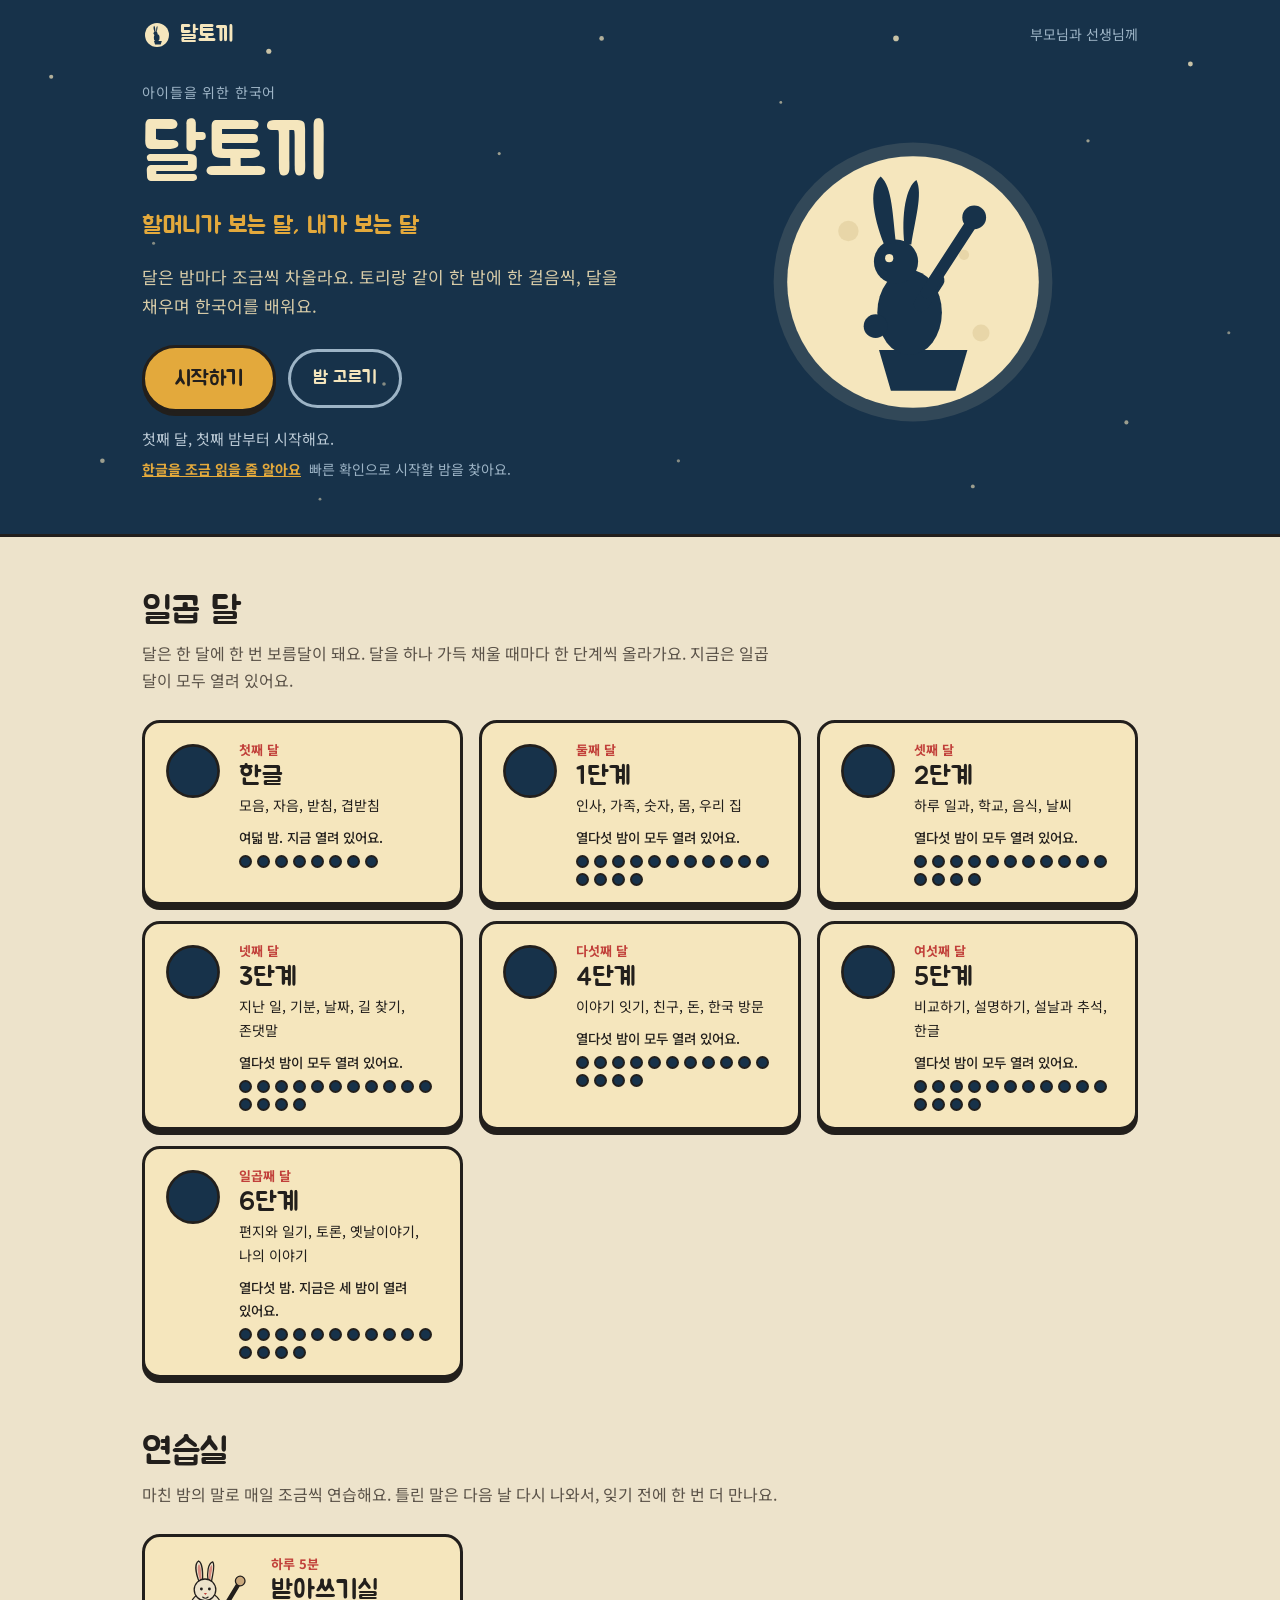
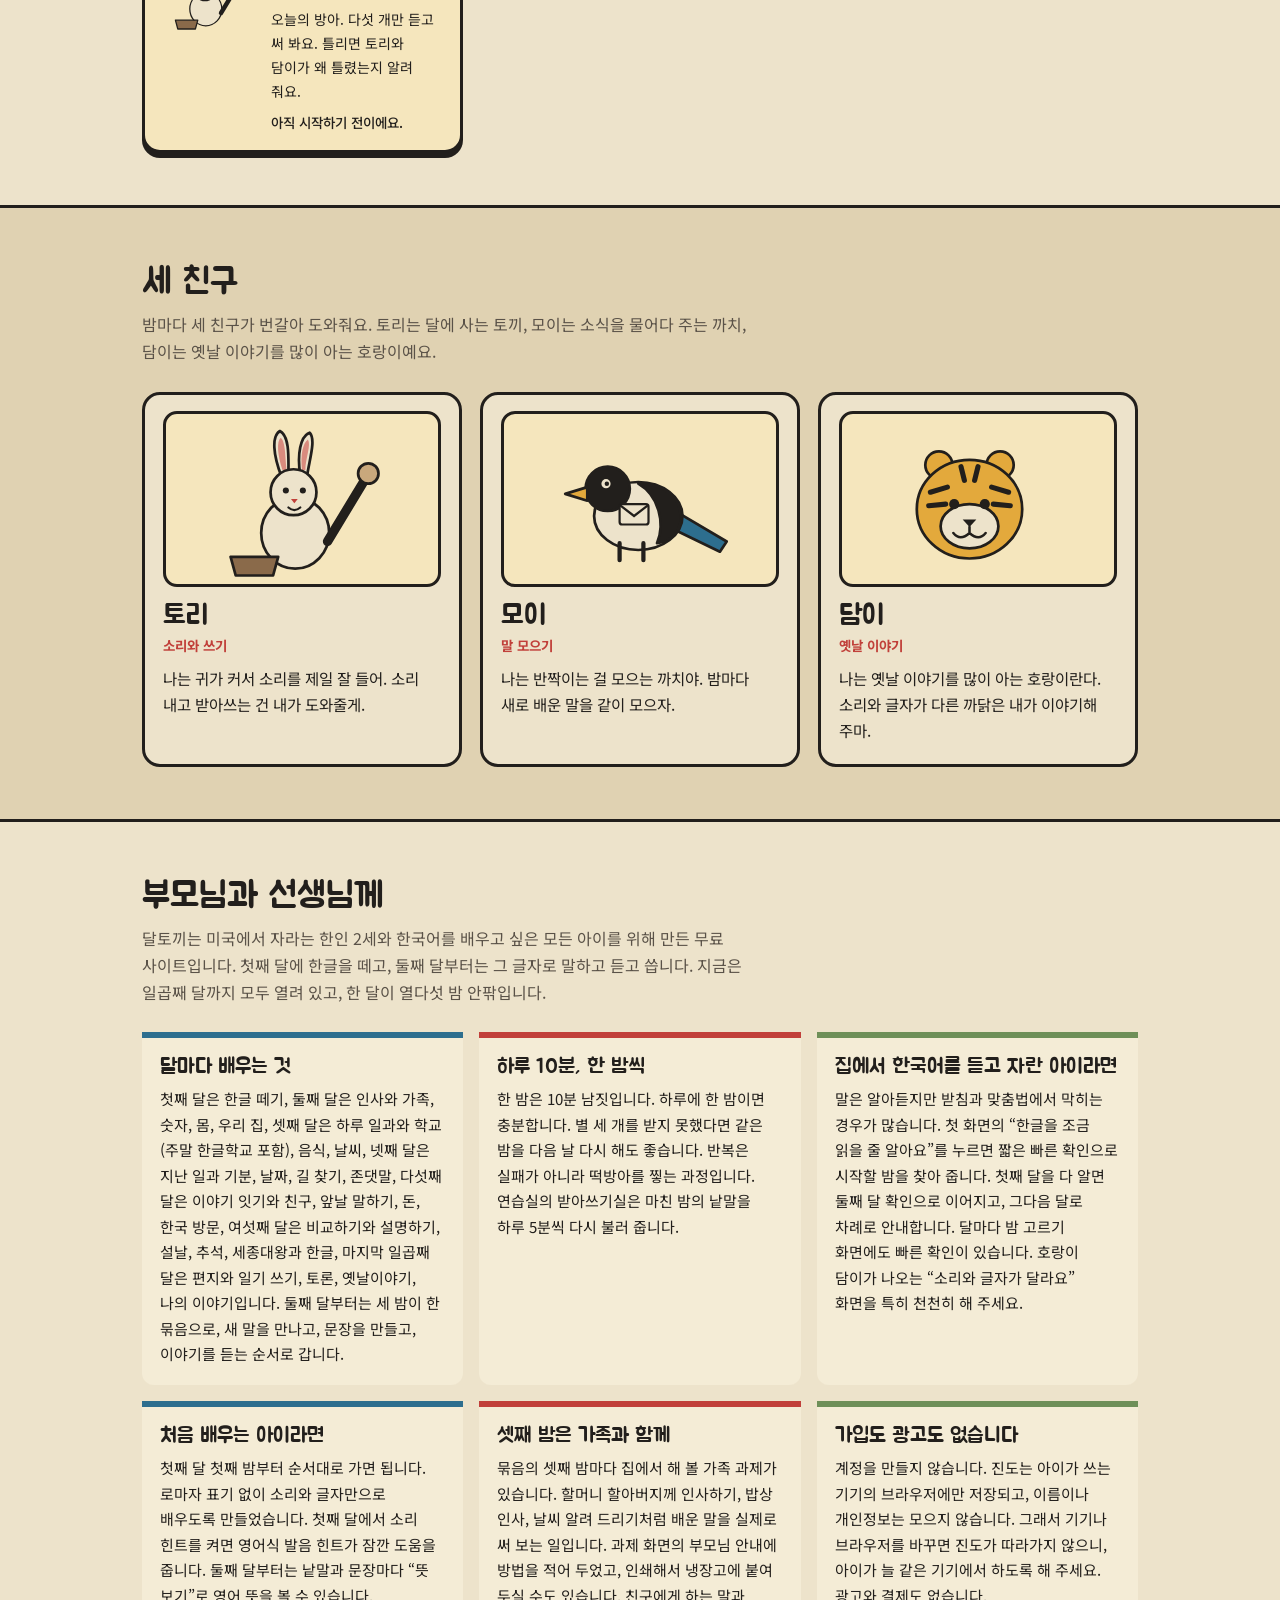
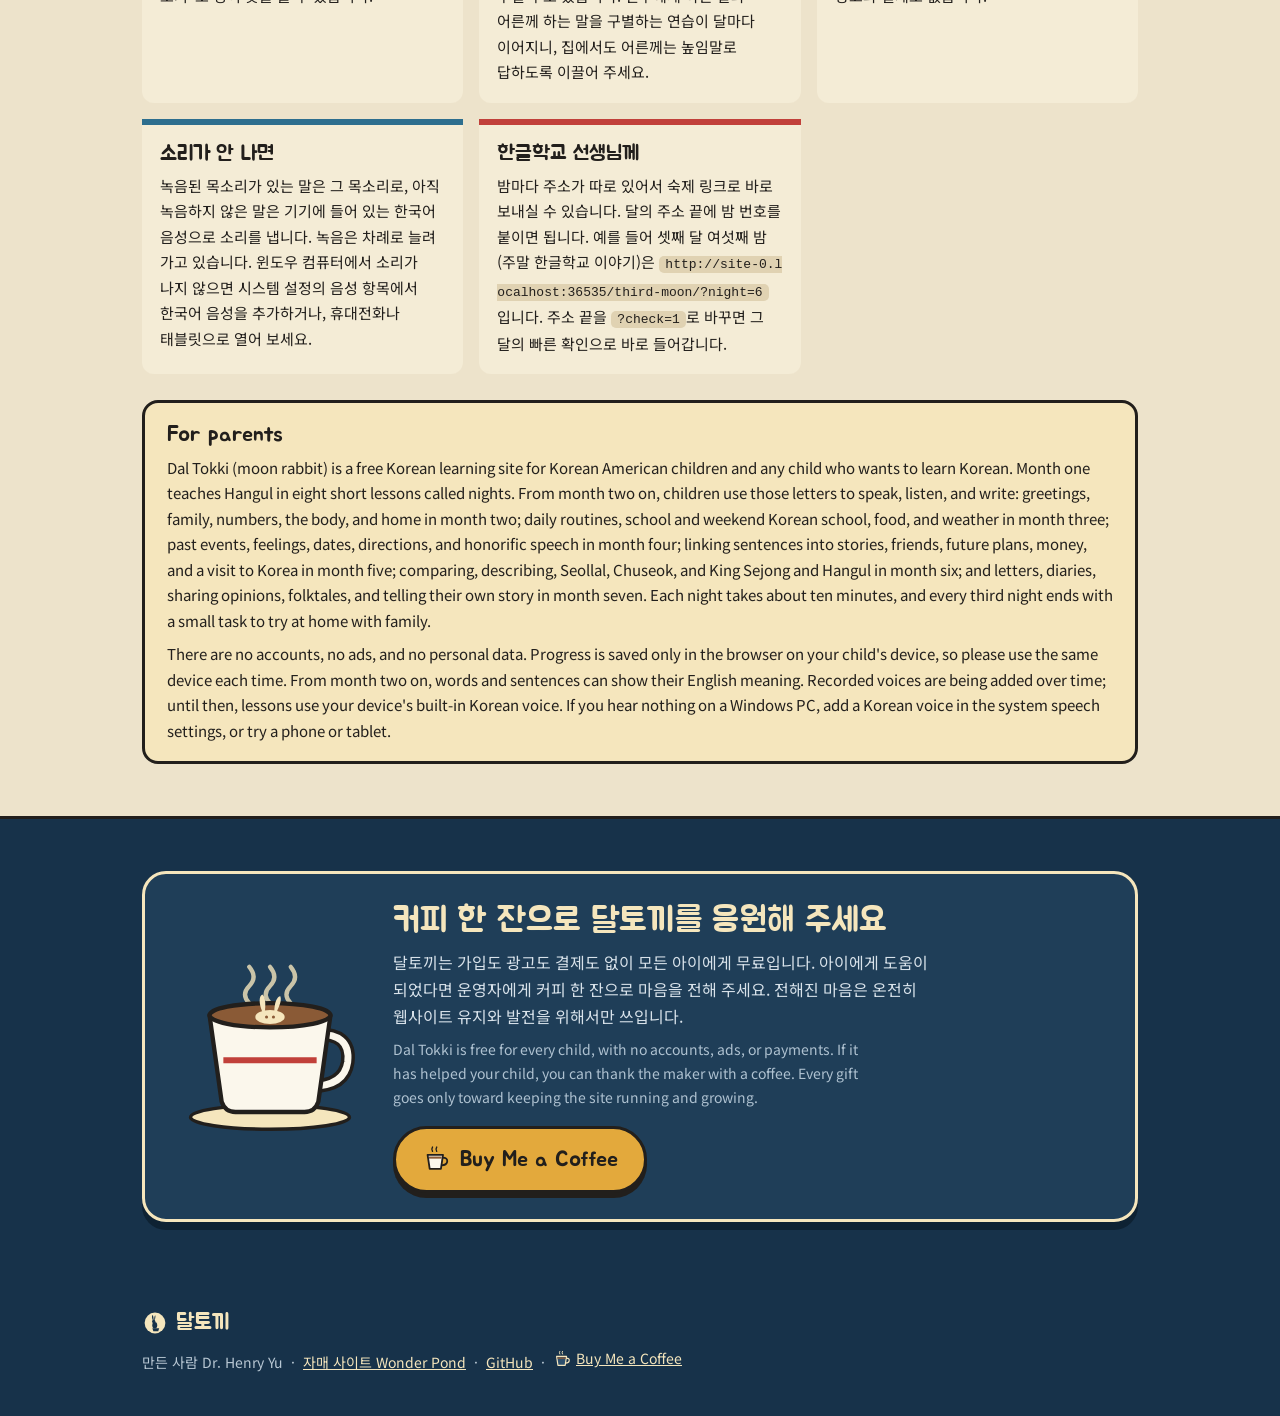
==== index.html @ 1cd7e934 "Add files via upload" ====
<!DOCTYPE html>
<html lang="ko">
<head>
<meta charset="utf-8">
<meta name="viewport" content="width=device-width, initial-scale=1">
<title>달토끼 - 아이들을 위한 한국어</title>
<meta name="description" content="달토끼는 한인 2세와 한국어를 배우고 싶은 아이들을 위한 무료 한국어 학습 사이트입니다. 한글 첫 달의 여덟 밤으로 모음부터 겹받침까지 한글 떼기를 합니다. 광고 없음, 가입 없음.">
<meta property="og:title" content="달토끼 - 아이들을 위한 한국어">
<meta property="og:description" content="달이 차오르듯 밤마다 조금씩, 한국어를 배워요. 무료, 광고 없음, 가입 없음.">
<meta property="og:type" content="website">
<meta property="og:locale" content="ko_KR">
<link rel="icon" href="data:image/svg+xml,%3Csvg%20xmlns='http://www.w3.org/2000/svg'%20viewBox='0%200%20200%20200'%3E%3Ccircle%20cx='100'%20cy='100'%20r='96'%20fill='%2317324A'/%3E%3Ccircle%20cx='100'%20cy='100'%20r='74'%20fill='%23F5E6BD'/%3E%3Cg%20fill='%2317324A'%3E%3Cpath%20d='M80%20140%20L132%20140%20L125%20164%20L87%20164%20Z'/%3E%3Cellipse%20cx='98'%20cy='118'%20rx='19'%20ry='25'/%3E%3Ccircle%20cx='90'%20cy='88'%20r='13'/%3E%3Cpath%20d='M83%2078%20C76%2060%2074%2044%2081%2038%20C88%2044%2088%2062%2090%2077%20Z'/%3E%3Cpath%20d='M95%2078%20C93%2060%2096%2044%20102%2040%20C106%2048%20101%2064%2099%2078%20Z'/%3E%3C/g%3E%3C/svg%3E">
<link rel="preconnect" href="https://fonts.googleapis.com">
<link rel="preconnect" href="https://fonts.gstatic.com" crossorigin>
<link href="https://fonts.googleapis.com/css2?family=Jua&family=Noto+Sans+KR:wght@400;500;700&display=swap" rel="stylesheet">
<style>
:root{
  --meok:#221F1C; --hanji:#EDE3CB; --hanji-deep:#E0D2B2;
  --gamcheong:#17324A; --byeok:#2D6E8E; --juhong:#C1403A;
  --hwang:#E3A93C; --ssuk:#6E8F58; --dalbit:#F5E6BD;
  --display:'Jua',sans-serif; --text:'Noto Sans KR',sans-serif;
}
*{box-sizing:border-box}
html{scroll-behavior:smooth}
body{word-break:keep-all;overflow-wrap:anywhere;margin:0;background:var(--hanji);color:var(--meok);font-family:var(--text);line-height:1.7}
a{color:var(--byeok)}
a:focus-visible,button:focus-visible{outline:3px solid var(--hwang);outline-offset:3px}
.wrap{max-width:1040px;margin:0 auto;padding:0 22px}
h1,h2,h3{font-family:var(--display);font-weight:400;line-height:1.25}

/* 밤하늘 */
.sky{background:var(--gamcheong);color:var(--dalbit);position:relative;overflow:hidden;
  border-bottom:3px solid var(--meok)}
.sky .stars{position:absolute;inset:0;pointer-events:none}
.top{display:flex;align-items:center;justify-content:space-between;padding-top:16px;position:relative}
.brand{display:flex;align-items:center;gap:8px;color:var(--dalbit);text-decoration:none;
  font-family:var(--display);font-size:22px}
.top a.plink{color:#9DB4C6;font-size:14px;text-decoration:none}
.top a.plink:hover{color:var(--dalbit)}
.hero{display:grid;grid-template-columns:1.15fr 1fr;gap:28px;align-items:center;
  padding-top:28px;padding-bottom:52px;position:relative}
.kicker{margin:0;font-size:14px;color:#9DB4C6;letter-spacing:.06em}
.hero h1{font-size:76px;margin:2px 0 0;color:var(--dalbit)}
.slogan{font-family:var(--display);font-size:24px;color:var(--hwang);margin:4px 0 16px}
.hero .lede{font-size:17px;color:#D8CCA8;max-width:34em;margin:0 0 24px}
.cta{display:flex;gap:12px;flex-wrap:wrap;align-items:center}
.btn{font-family:var(--display);font-size:21px;padding:13px 30px;border-radius:999px;
  border:3px solid var(--meok);background:var(--hwang);color:var(--meok);text-decoration:none;
  display:inline-block;box-shadow:0 4px 0 var(--meok);transition:transform .1s, box-shadow .1s}
.btn:hover{transform:translateY(-2px);box-shadow:0 6px 0 var(--meok)}
.btn:active{transform:translateY(2px);box-shadow:0 2px 0 var(--meok)}
.btn.ghost{background:transparent;color:var(--dalbit);border-color:#9DB4C6;box-shadow:none;font-size:18px;padding:11px 22px}
.btn.ghost:hover{border-color:var(--dalbit);transform:none}
.cta-note{margin:14px 0 0;font-size:15px;color:#B9C8D4;min-height:1.5em}
.checklink{margin:6px 0 0;font-size:14px;color:#9DB4C6}
.checklink a{color:var(--hwang);font-weight:700}
.hero-art{display:flex;justify-content:center}
.hero-art svg{width:100%;max-width:340px;height:auto;display:block}
.pestle{transform-box:view-box;animation:pound .5s ease-in-out .6s 4}
@keyframes pound{0%,100%{transform:translate(0,0)}50%{transform:translate(-5px,8px)}}

/* 섹션 공통 */
section{padding:52px 0}
section h2{font-size:36px;margin:0 0 6px}
.sec-lede{margin:0 0 26px;color:#5A5248;max-width:40em;font-size:16px}

/* 일곱 달 */
.month-grid{display:grid;grid-template-columns:repeat(auto-fill,minmax(250px,1fr));gap:16px}
.month{display:flex;gap:14px;align-items:flex-start;border:3px solid var(--meok);border-radius:18px;
  padding:16px;background:var(--dalbit);text-decoration:none;color:var(--meok);position:relative}
a.month{box-shadow:0 5px 0 var(--meok);transition:transform .1s, box-shadow .1s}
a.month:hover{transform:translateY(-3px);box-shadow:0 8px 0 var(--meok)}
.month.locked{background:var(--hanji-deep);border-style:dashed;border-color:#8C7F63;color:#5A5248}
.month .mm{flex:0 0 64px}
.month .mm svg{display:block;width:64px;height:64px}
.month.locked .mm svg{opacity:1}
.mlabel{display:block;font-size:13px;font-weight:700;color:var(--juhong)}
.month.locked .mlabel{color:#8C7F63}
.month b{display:block;font-family:var(--display);font-weight:400;font-size:26px;line-height:1.2}
.topics{display:block;font-size:14px;margin-top:2px}
.status{display:block;font-size:13.5px;margin-top:8px;font-weight:500}
.soon{display:inline-block;margin-top:8px;font-size:12px;border:2px solid #8C7F63;border-radius:999px;padding:0 10px}
.nights{display:flex;flex-wrap:wrap;gap:5px;margin-top:6px}
.nights i{width:13px;height:13px;border-radius:50%;border:2px solid var(--meok);background:var(--gamcheong)}
.nights i.on{background:var(--hwang)}
.nights i.pass{background:var(--dalbit)}

.rooms{padding-top:0}
.room-grid{display:grid;grid-template-columns:repeat(auto-fill,minmax(300px,1fr));gap:16px}
.room .mm{flex:0 0 96px}
.room .mm svg{display:block;width:96px;height:80px}

/* 세 친구 */
.friends{background:var(--hanji-deep);border-top:3px solid var(--meok);border-bottom:3px solid var(--meok)}
.cast{display:grid;grid-template-columns:repeat(3,1fr);gap:18px}
.friend{background:var(--hanji);border:3px solid var(--meok);border-radius:18px;padding:16px 18px 20px}
.friend .fig{background:var(--dalbit);border:3px solid var(--meok);border-radius:14px;margin-bottom:12px}
.friend .fig svg{display:block;width:100%;height:auto;max-height:170px}
.friend h3{font-size:28px;margin:0}
.friend .role{font-size:13.5px;font-weight:700;color:var(--juhong);margin:0 0 8px}
.friend p{margin:0;font-size:15.5px}

/* 부모님과 선생님께 */
.pgrid{display:grid;grid-template-columns:repeat(auto-fill,minmax(300px,1fr));gap:16px}
.pgrid article{border-top:6px solid var(--meok);background:#F4ECD6;padding:16px 18px 18px;border-radius:0 0 12px 12px}
.pgrid article:nth-child(3n+1){border-top-color:var(--byeok)}
.pgrid article:nth-child(3n+2){border-top-color:var(--juhong)}
.pgrid article:nth-child(3n){border-top-color:var(--ssuk)}
.pgrid h3{font-size:21px;margin:0 0 6px}
.pgrid p{margin:0;font-size:15px}
.pgrid code{font-size:13px;background:var(--hanji-deep);padding:1px 6px;border-radius:5px;word-break:break-all}
.en{margin-top:26px;border:3px solid var(--meok);border-radius:16px;background:var(--dalbit);padding:18px 22px}
.en h3{margin:0 0 6px;font-size:22px}
.en p{margin:0 0 8px;font-size:15px}
.en p:last-child{margin:0}

.envnote{background:#FBF3DC;border-bottom:3px solid var(--meok);border-left:8px solid var(--juhong);padding:12px 18px}
.envnote b{display:block;font-family:var(--display);font-weight:400;font-size:18px;line-height:1.3}
.envnote p{margin:2px 0 8px;font-size:14.5px;max-width:48em}
.envnote .row{display:flex;gap:8px;flex-wrap:wrap}
.envnote a,.envnote button{font-size:14px;border:2px solid var(--meok);border-radius:999px;background:#fff;
  padding:5px 14px;color:var(--meok);text-decoration:none;font-family:var(--text);cursor:pointer}
.envnote .primary{background:var(--hwang)}
footer{background:var(--gamcheong);color:#B9C8D4;padding:30px 0 40px;font-size:14px}
footer a{color:var(--dalbit)}
footer .fb{display:flex;align-items:center;gap:8px;font-family:var(--display);font-size:22px;color:var(--dalbit);margin-bottom:6px}
footer p{margin:4px 0}

@media (max-width:760px){
  .hero{grid-template-columns:1fr;padding-top:10px;padding-bottom:40px}
  .hero-art{order:-1}
  .hero-art svg{max-width:210px}
  .hero h1{font-size:58px}
  .slogan{font-size:20px}
  .cast{grid-template-columns:1fr}
  .friend{display:grid;grid-template-columns:120px 1fr;gap:14px;align-items:center}
  .friend .fig{margin:0}
  section h2{font-size:30px}
  .month-grid{grid-template-columns:1fr 1fr;gap:10px}
  .month:not(.locked){grid-column:1 / -1}
  .month.locked{flex-direction:column;gap:6px;padding:12px}
  .month.locked .mm{flex-basis:auto}
  .month.locked .mm svg{width:34px;height:34px}
  .month.locked b{font-size:20px}
  .month.locked .topics{font-size:12.5px;line-height:1.5}
  .month.locked .soon{margin-top:6px}
}
/* ---- 응원하기: 커피 한 잔 ---- */
.support{background:var(--gamcheong);border-top:3px solid var(--meok);color:var(--dalbit)}
.scard{display:grid;grid-template-columns:auto 1fr;gap:28px;align-items:center;background:#1F3E58;border:3px solid var(--dalbit);
  border-radius:24px;padding:26px 30px;box-shadow:0 8px 0 #0E2233}
.scard .cup{width:190px;height:auto;display:block}
.scard .cup .steam{animation:steam 3.2s ease-in-out infinite;transform-origin:center}
.scard .cup .steam:nth-of-type(2){animation-delay:.8s}.scard .cup .steam:nth-of-type(3){animation-delay:1.6s}
@keyframes steam{0%{opacity:0;transform:translateY(6px)}40%{opacity:.9}100%{opacity:0;transform:translateY(-10px)}}
.scard h2{color:var(--dalbit);font-size:34px;margin:0 0 6px}
.scard p{margin:0 0 8px;font-size:16px;color:#D8E2EA;max-width:34em}
.scard .sen{font-size:14px;color:#AFC2D1;margin-bottom:16px}
.coffeebtn{display:inline-flex;align-items:center;gap:10px;font-family:var(--display);font-size:22px;text-decoration:none;
  color:var(--meok);background:var(--hwang);border:3px solid var(--meok);border-radius:999px;padding:12px 26px;box-shadow:0 5px 0 var(--meok)}
.coffeebtn:hover{background:#F0BC52}
.coffeebtn:active{transform:translateY(3px);box-shadow:0 2px 0 var(--meok)}
.coffeebtn svg{width:28px;height:28px}
footer .coffeelink{display:inline-flex;align-items:center;gap:5px}
footer .coffeelink svg{width:18px;height:18px;vertical-align:-3px}
@media (max-width:760px){.scard{grid-template-columns:1fr;text-align:center;padding:22px 18px}.scard .cup{margin:0 auto;width:150px}.scard p{margin-left:auto;margin-right:auto}}
@media (prefers-reduced-motion: reduce){*{animation:none !important;transition:none !important}html{scroll-behavior:auto}}
</style>
</head>
<body>

<div id="envNote" class="envnote" role="region" aria-label="소리 안내" hidden></div>

<header class="sky">
  <svg class="stars" aria-hidden="true" preserveAspectRatio="none" viewBox="0 0 1000 420">
    <g fill="#F5E6BD">
      <circle cx="40" cy="60" r="1.6" opacity=".7"/><circle cx="120" cy="190" r="1.2" opacity=".5"/>
      <circle cx="210" cy="40" r="2" opacity=".8"/><circle cx="300" cy="300" r="1.4" opacity=".5"/>
      <circle cx="390" cy="120" r="1.2" opacity=".6"/><circle cx="470" cy="30" r="1.8" opacity=".7"/>
      <circle cx="530" cy="360" r="1.3" opacity=".5"/><circle cx="610" cy="80" r="1.1" opacity=".6"/>
      <circle cx="700" cy="30" r="2.2" opacity=".8"/><circle cx="760" cy="380" r="1.5" opacity=".6"/>
      <circle cx="850" cy="110" r="1.3" opacity=".6"/><circle cx="930" cy="50" r="1.9" opacity=".8"/>
      <circle cx="960" cy="260" r="1.2" opacity=".5"/><circle cx="80" cy="360" r="1.8" opacity=".6"/>
      <circle cx="250" cy="390" r="1.1" opacity=".5"/><circle cx="880" cy="330" r="1.6" opacity=".6"/>
    </g>
  </svg>

  <div class="wrap top">
    <a class="brand" href="./" aria-label="달토끼 처음 화면">
      <svg width="30" height="30" viewBox="0 0 200 200" aria-hidden="true"><circle cx="100" cy="100" r="80" fill="#F5E6BD"/>
        <g fill="#17324A"><path d="M80 140 L132 140 L125 164 L87 164 Z"/><ellipse cx="98" cy="118" rx="19" ry="25"/><circle cx="90" cy="88" r="13"/>
        <path d="M83 78 C76 60 74 44 81 38 C88 44 88 62 90 77 Z"/><path d="M95 78 C93 60 96 44 102 40 C106 48 101 64 99 78 Z"/></g></svg>
      달토끼
    </a>
    <a class="plink" href="#parents">부모님과 선생님께</a>
  </div>

  <div class="wrap hero">
    <div class="hero-text">
      <p class="kicker">아이들을 위한 한국어</p>
      <h1>달토끼</h1>
      <p class="slogan">할머니가 보는 달, 내가 보는 달</p>
      <p class="lede">달은 밤마다 조금씩 차올라요. 토리랑 같이 한 밤에 한 걸음씩, 달을 채우며 한국어를 배워요.</p>
      <div class="cta">
        <a class="btn" id="ctaMain" href="first-moon/">시작하기</a>
        <a class="btn ghost" href="first-moon/">밤 고르기</a>
      </div>
      <p class="cta-note" id="ctaNote" aria-live="polite">첫째 달, 첫째 밤부터 시작해요.</p>
      <p class="checklink" id="checkLink"><a href="first-moon/?check=1">한글을 조금 읽을 줄 알아요</a> &nbsp;빠른 확인으로 시작할 밤을 찾아요.</p>
    </div>
    <div class="hero-art">
      <svg viewBox="0 0 200 200" role="img" aria-label="보름달 안에서 떡방아를 찧는 토끼">
        <circle cx="100" cy="100" r="82" fill="#F5E6BD" opacity=".12"/>
        <circle cx="100" cy="100" r="74" fill="#F5E6BD"/>
        <g fill="#E3D0A0" opacity=".7"><circle cx="62" cy="70" r="6"/><circle cx="140" cy="130" r="5"/><circle cx="130" cy="84" r="3"/></g>
        <g fill="#17324A">
          <path d="M80 140 L132 140 L125 164 L87 164 Z"/>
          <ellipse cx="98" cy="118" rx="19" ry="25"/>
          <circle cx="78" cy="126" r="7"/>
          <circle cx="90" cy="88" r="13"/>
          <path d="M83 78 C76 60 74 44 81 38 C88 44 88 62 90 77 Z"/>
          <path d="M95 78 C93 60 96 44 102 40 C106 48 101 64 99 78 Z"/>
        </g>
        <g class="pestle">
          <g stroke="#17324A" stroke-linecap="round" fill="none">
            <path d="M105 113 L114 99" stroke-width="9"/>
            <path d="M108 106 L134 66" stroke-width="7"/>
          </g>
          <circle cx="136" cy="62" r="7" fill="#17324A"/>
        </g>
        <circle cx="86" cy="86" r="2.4" fill="#F5E6BD"/>
      </svg>
    </div>
  </div>
</header>

<main>
  <section aria-labelledby="monthsTitle">
    <div class="wrap">
      <h2 id="monthsTitle">일곱 달</h2>
      <p class="sec-lede">달은 한 달에 한 번 보름달이 돼요. 달을 하나 가득 채울 때마다 한 단계씩 올라가요. 지금은 일곱 달이 모두 열려 있어요.</p>
      <div class="month-grid" id="monthGrid">
        <noscript><a class="month" href="first-moon/"><span><span class="mlabel">첫째 달</span><b>한글</b><span class="topics">모음, 자음, 받침, 겹받침</span></span></a></noscript>
      </div>
    </div>
  </section>

  <section class="rooms" aria-labelledby="roomsTitle">
    <div class="wrap">
      <h2 id="roomsTitle">연습실</h2>
      <p class="sec-lede">마친 밤의 말로 매일 조금씩 연습해요. 틀린 말은 다음 날 다시 나와서, 잊기 전에 한 번 더 만나요.</p>
      <div class="room-grid">
        <a class="month room" href="dictation/" id="roomDict">
          <div class="mm" id="roomDictFig"></div>
          <div><span class="mlabel">하루 5분</span><b>받아쓰기실</b>
            <span class="topics">오늘의 방아. 다섯 개만 듣고 써 봐요. 틀리면 토리와 담이가 왜 틀렸는지 알려 줘요.</span>
            <span class="status" id="dictStatus"></span></div>
        </a>
      </div>
    </div>
  </section>

  <section class="friends" aria-labelledby="friendsTitle">
    <div class="wrap">
      <h2 id="friendsTitle">세 친구</h2>
      <p class="sec-lede">밤마다 세 친구가 번갈아 도와줘요. 토리는 달에 사는 토끼, 모이는 소식을 물어다 주는 까치, 담이는 옛날 이야기를 많이 아는 호랑이예요.</p>
      <div class="cast" id="cast"></div>
    </div>
  </section>

  <section id="parents" aria-labelledby="parentsTitle">
    <div class="wrap">
      <h2 id="parentsTitle">부모님과 선생님께</h2>
      <p class="sec-lede">달토끼는 미국에서 자라는 한인 2세와 한국어를 배우고 싶은 모든 아이를 위해 만든 무료 사이트입니다. 첫째 달에 한글을 떼고, 둘째 달부터는 그 글자로 말하고 듣고 씁니다. 지금은 일곱째 달까지 모두 열려 있고, 한 달이 열다섯 밤 안팎입니다.</p>
      <div class="pgrid">
        <article>
          <h3>달마다 배우는 것</h3>
          <p>첫째 달은 한글 떼기, 둘째 달은 인사와 가족, 숫자, 몸, 우리 집, 셋째 달은 하루 일과와 학교(주말 한글학교 포함), 음식, 날씨, 넷째 달은 지난 일과 기분, 날짜, 길 찾기, 존댓말, 다섯째 달은 이야기 잇기와 친구, 앞날 말하기, 돈, 한국 방문, 여섯째 달은 비교하기와 설명하기, 설날, 추석, 세종대왕과 한글, 마지막 일곱째 달은 편지와 일기 쓰기, 토론, 옛날이야기, 나의 이야기입니다. 둘째 달부터는 세 밤이 한 묶음으로, 새 말을 만나고, 문장을 만들고, 이야기를 듣는 순서로 갑니다.</p>
        </article>
        <article>
          <h3>하루 10분, 한 밤씩</h3>
          <p>한 밤은 10분 남짓입니다. 하루에 한 밤이면 충분합니다. 별 세 개를 받지 못했다면 같은 밤을 다음 날 다시 해도 좋습니다. 반복은 실패가 아니라 떡방아를 찧는 과정입니다. 연습실의 받아쓰기실은 마친 밤의 낱말을 하루 5분씩 다시 불러 줍니다.</p>
        </article>
        <article>
          <h3>집에서 한국어를 듣고 자란 아이라면</h3>
          <p>말은 알아듣지만 받침과 맞춤법에서 막히는 경우가 많습니다. 첫 화면의 “한글을 조금 읽을 줄 알아요”를 누르면 짧은 빠른 확인으로 시작할 밤을 찾아 줍니다. 첫째 달을 다 알면 둘째 달 확인으로 이어지고, 그다음 달로 차례로 안내합니다. 달마다 밤 고르기 화면에도 빠른 확인이 있습니다. 호랑이 담이가 나오는 “소리와 글자가 달라요” 화면을 특히 천천히 해 주세요.</p>
        </article>
        <article>
          <h3>처음 배우는 아이라면</h3>
          <p>첫째 달 첫째 밤부터 순서대로 가면 됩니다. 로마자 표기 없이 소리와 글자만으로 배우도록 만들었습니다. 첫째 달에서 소리 힌트를 켜면 영어식 발음 힌트가 잠깐 도움을 줍니다. 둘째 달부터는 낱말과 문장마다 “뜻 보기”로 영어 뜻을 볼 수 있습니다.</p>
        </article>
        <article>
          <h3>셋째 밤은 가족과 함께</h3>
          <p>묶음의 셋째 밤마다 집에서 해 볼 가족 과제가 있습니다. 할머니 할아버지께 인사하기, 밥상 인사, 날씨 알려 드리기처럼 배운 말을 실제로 써 보는 일입니다. 과제 화면의 부모님 안내에 방법을 적어 두었고, 인쇄해서 냉장고에 붙여 두실 수도 있습니다. 친구에게 하는 말과 어른께 하는 말을 구별하는 연습이 달마다 이어지니, 집에서도 어른께는 높임말로 답하도록 이끌어 주세요.</p>
        </article>
        <article>
          <h3>가입도 광고도 없습니다</h3>
          <p>계정을 만들지 않습니다. 진도는 아이가 쓰는 기기의 브라우저에만 저장되고, 이름이나 개인정보는 모으지 않습니다. 그래서 기기나 브라우저를 바꾸면 진도가 따라가지 않으니, 아이가 늘 같은 기기에서 하도록 해 주세요. 광고와 결제도 없습니다.</p>
        </article>
        <article>
          <h3>소리가 안 나면</h3>
          <p>녹음된 목소리가 있는 말은 그 목소리로, 아직 녹음하지 않은 말은 기기에 들어 있는 한국어 음성으로 소리를 냅니다. 녹음은 차례로 늘려 가고 있습니다. 윈도우 컴퓨터에서 소리가 나지 않으면 시스템 설정의 음성 항목에서 한국어 음성을 추가하거나, 휴대전화나 태블릿으로 열어 보세요.</p>
        </article>
        <article>
          <h3>한글학교 선생님께</h3>
          <p>밤마다 주소가 따로 있어서 숙제 링크로 바로 보내실 수 있습니다. 달의 주소 끝에 밤 번호를 붙이면 됩니다. 예를 들어 셋째 달 여섯째 밤(주말 한글학교 이야기)은 <code id="exampleLink">third-moon/?night=6</code> 입니다. 주소 끝을 <code>?check=1</code>로 바꾸면 그 달의 빠른 확인으로 바로 들어갑니다.</p>
        </article>
      </div>

      <div class="en" lang="en">
        <h3>For parents</h3>
        <p>Dal Tokki (moon rabbit) is a free Korean learning site for Korean American children and any child who wants to learn Korean. Month one teaches Hangul in eight short lessons called nights. From month two on, children use those letters to speak, listen, and write: greetings, family, numbers, the body, and home in month two; daily routines, school and weekend Korean school, food, and weather in month three; past events, feelings, dates, directions, and honorific speech in month four; linking sentences into stories, friends, future plans, money, and a visit to Korea in month five; comparing, describing, Seollal, Chuseok, and King Sejong and Hangul in month six; and letters, diaries, sharing opinions, folktales, and telling their own story in month seven. Each night takes about ten minutes, and every third night ends with a small task to try at home with family.</p>
        <p>There are no accounts, no ads, and no personal data. Progress is saved only in the browser on your child's device, so please use the same device each time. From month two on, words and sentences can show their English meaning. Recorded voices are being added over time; until then, lessons use your device's built-in Korean voice. If you hear nothing on a Windows PC, add a Korean voice in the system speech settings, or try a phone or tablet.</p>
      </div>
    </div>
  </section>

  <section class="support" aria-labelledby="supportTitle">
    <div class="wrap">
      <div class="scard">
        <svg class="cup" viewBox="0 0 220 200" role="img" aria-label="달토끼 라테 아트가 올라간 커피 한 잔">
          <path class="steam" d="M86 50 Q76 40 86 30 Q96 20 86 8" stroke="#F5E6BD" stroke-width="5" fill="none" stroke-linecap="round" opacity=".8"/>
          <path class="steam" d="M110 50 Q100 40 110 30 Q120 20 110 8" stroke="#F5E6BD" stroke-width="5" fill="none" stroke-linecap="round" opacity=".8"/>
          <path class="steam" d="M134 50 Q124 40 134 30 Q144 20 134 8" stroke="#F5E6BD" stroke-width="5" fill="none" stroke-linecap="round" opacity=".8"/>
          <ellipse cx="110" cy="182" rx="92" ry="14" fill="#F5E6BD" stroke="#221F1C" stroke-width="4"/>
          <path d="M162 86 Q204 84 200 118 Q196 146 158 146" fill="none" stroke="#221F1C" stroke-width="16" stroke-linecap="round"/>
          <path d="M162 86 Q204 84 200 118 Q196 146 158 146" fill="none" stroke="#FBF7EC" stroke-width="8" stroke-linecap="round"/>
          <path d="M40 64 L180 64 L166 164 Q162 176 150 176 L70 176 Q58 176 54 164 Z" fill="#FBF7EC" stroke="#221F1C" stroke-width="5" stroke-linejoin="round"/>
          <path d="M56 116 L164 116" stroke="#C1403A" stroke-width="7"/>
          <ellipse cx="110" cy="64" rx="70" ry="14" fill="#8A5A36" stroke="#221F1C" stroke-width="5"/>
          <g fill="#F5E6BD">
            <ellipse cx="110" cy="66" rx="17" ry="8"/>
            <path d="M101 60 C97 50 97 42 101 40 C105 42 105 52 104 60 Z"/><path d="M115 60 C115 50 118 42 122 42 C124 48 120 54 118 60 Z"/>
          </g>
          <circle cx="106" cy="66" r="1.8" fill="#8A5A36"/><circle cx="114" cy="66" r="1.8" fill="#8A5A36"/>
        </svg>
        <div>
          <h2 id="supportTitle">커피 한 잔으로 달토끼를 응원해 주세요</h2>
          <p>달토끼는 가입도 광고도 결제도 없이 모든 아이에게 무료입니다. 아이에게 도움이 되었다면 운영자에게 커피 한 잔으로 마음을 전해 주세요. 전해진 마음은 온전히 웹사이트 유지와 발전을 위해서만 쓰입니다.</p>
          <p class="sen" lang="en">Dal Tokki is free for every child, with no accounts, ads, or payments. If it has helped your child, you can thank the maker with a coffee. Every gift goes only toward keeping the site running and growing.</p>
          <a class="coffeebtn" href="https://buymeacoffee.com/henryyu" target="_blank" rel="noopener"><svg viewBox="0 0 40 40" aria-hidden="true"><path d="M8 14 L30 14 L27 34 L11 34 Z" fill="#FBF7EC" stroke="#221F1C" stroke-width="2.6" stroke-linejoin="round"/><path d="M29 18 Q37 18 36 24 Q35 29 28 29" fill="none" stroke="#221F1C" stroke-width="2.6"/><path d="M10 18 L28 18" stroke="#8A5A36" stroke-width="3"/><path d="M15 9 Q13 6 15 3 M21 9 Q19 6 21 3" stroke="#221F1C" stroke-width="2" fill="none" stroke-linecap="round"/></svg>Buy Me a Coffee</a>
        </div>
      </div>
    </div>
  </section>
</main>

<footer>
  <div class="wrap">
    <div class="fb">
      <svg width="26" height="26" viewBox="0 0 200 200" aria-hidden="true"><circle cx="100" cy="100" r="80" fill="#F5E6BD"/>
        <g fill="#17324A"><path d="M80 140 L132 140 L125 164 L87 164 Z"/><ellipse cx="98" cy="118" rx="19" ry="25"/><circle cx="90" cy="88" r="13"/>
        <path d="M83 78 C76 60 74 44 81 38 C88 44 88 62 90 77 Z"/><path d="M95 78 C93 60 96 44 102 40 C106 48 101 64 99 78 Z"/></g></svg>
      달토끼
    </div>
    <p>만든 사람 Dr. Henry Yu &nbsp;·&nbsp; <a href="https://wonderpond.github.io/">자매 사이트 Wonder Pond</a> &nbsp;·&nbsp; <a href="https://github.com/hyeonhoyu/daltokki">GitHub</a> &nbsp;·&nbsp; <a class="coffeelink" href="https://buymeacoffee.com/henryyu" target="_blank" rel="noopener"><svg viewBox="0 0 40 40" aria-hidden="true"><path d="M8 14 L30 14 L27 34 L11 34 Z" fill="#2D4F6C" stroke="#F5E6BD" stroke-width="2.6" stroke-linejoin="round"/><path d="M29 18 Q37 18 36 24 Q35 29 28 29" fill="none" stroke="#F5E6BD" stroke-width="2.6"/><path d="M10 18 L28 18" stroke="#8A5A36" stroke-width="3"/><path d="M15 9 Q13 6 15 3 M21 9 Q19 6 21 3" stroke="#F5E6BD" stroke-width="2" fill="none" stroke-linecap="round"/></svg>Buy Me a Coffee</a></p>
  </div>
</footer>

<script src="content/second-moon.js?v=20261022"></script>
<script src="content/third-moon.js?v=20261022"></script>
<script src="content/fourth-moon.js?v=20261022"></script>
<script src="content/fifth-moon.js?v=20261022"></script>
<script src="content/sixth-moon.js?v=20261022"></script>
<script src="content/seventh-moon.js?v=20261022"></script>
<script>
/* ---- 진도 읽기: 한글 첫 달과 같은 키를 씁니다 ---- */
const STORE_KEY = 'daltokki:v1:first-moon';
const NIGHTS = 8;
const ORD = ['첫째','둘째','셋째','넷째','다섯째','여섯째','일곱째','여덟째'];
const COUNT = ['한','두','세','네','다섯','여섯','일곱','여덟'];
const ORD2 = [...ORD, '아홉째','열째','열한째','열두째','열셋째','열넷째','열다섯째'];
const COUNT2 = [...COUNT, '아홉','열','열한','열두','열세','열네','열다섯'];

function readStars(){
  const out = {};
  try {
    const data = JSON.parse(window.localStorage.getItem(STORE_KEY) || 'null');
    if(data && data.stars && typeof data.stars === 'object'){
      for(const k in data.stars){
        const n = Number(k), v = Number(data.stars[k]);
        if(n >= 1 && n <= NIGHTS && v >= 1 && v <= 3) out[n] = Math.round(v);
      }
    }
  } catch(e) {}
  return out;
}
/* 빠른 확인이 정한 시작할 밤. 그 앞의 밤은 별 없이 "확인으로 통과"로만 셉니다. */
function readStart(){
  try {
    const data = JSON.parse(window.localStorage.getItem(STORE_KEY) || 'null');
    const v = Number(data && data.start);
    if(Number.isInteger(v) && v >= 1 && v <= NIGHTS + 1) return v;
  } catch(e) {}
  return 1;
}
const stars = readStars();
const start = readStart();
const done = Object.keys(stars).length;
let passed = 0;
for(let n = 1; n < start && n <= NIGHTS; n++){ if(!stars[n]) passed++; }
let next = 0;
for(let n = start; n <= NIGHTS; n++){ if(!stars[n]){ next = n; break; } }
const started = done > 0 || start > 1;

/* ---- 둘째 달부터: 달마다 내용 파일(content/*-moon.js)의 등록 정보로 진도를 읽습니다.
   새 달이 열리면 LATER 에 한 줄, 위의 script 에 내용 파일 한 줄을 더하면 됩니다. ---- */
const LATER = [SECOND_MOON, THIRD_MOON, FOURTH_MOON, FIFTH_MOON, SIXTH_MOON, SEVENTH_MOON];
function readUpdated(key){
  try { const d = JSON.parse(window.localStorage.getItem(key) || 'null'); return Number(d && d.updated) || 0; } catch(e) { return 0; }
}
function readMoon(M){
  const out = {stars: {}, updated: 0, start: 1};
  try {
    const d = JSON.parse(window.localStorage.getItem(M.store) || 'null');
    if(d && d.stars && typeof d.stars === 'object'){
      for(const k in d.stars){
        const n = Number(k), v = Number(d.stars[k]);
        if(n >= 1 && n <= M.total && v >= 1 && v <= 3) out.stars[n] = Math.round(v);
      }
    }
    out.updated = Number(d && d.updated) || 0;
    const st = Number(d && d.start);
    if(Number.isInteger(st) && st >= 1 && st <= M.total + 1) out.start = st;
  } catch(e) {}
  return out;
}
const later = LATER.map(M => {
  const p = readMoon(M), open = M.nights.map(x => x.n), done = Object.keys(p.stars).length;
  const next = open.find(n => !p.stars[n] && n >= p.start) || 0;
  const begun = done > 0 || p.start > 1;
  /* 남은 밤이 없음: 모든 밤이 열렸고, 다 마쳤거나 빠른 확인으로 건너뛰었을 때 */
  const full = open.length === M.total && !next && begun;
  return {M, p, open, done, next, begun, full};
});
const anyLater = later.some(x => x.begun);
/* 여러 달을 오가는 아이는 가장 최근에 한 달로 이어 갑니다. */
const recent = later.filter(x => x.begun).sort((a, b) => b.p.updated - a.p.updated)[0];
const recentWins = recent && recent.p.updated >= readUpdated(STORE_KEY);

/* ---- 달 그림: 한글 첫 달과 같은 방식 (오른쪽부터 차오름) ---- */
function moon(f, opts){
  opts = opts || {};
  const cx = 30, cy = 30, r = 24;
  const litColor = opts.done ? '#E3A93C' : '#F5E6BD';
  let lit = '';
  if(f >= 1){
    const crater = opts.done ? '#C98E26' : '#DCC894';
    lit = `<circle cx="${cx}" cy="${cy}" r="${r}" fill="${litColor}"/>
      <g fill="${crater}"><circle cx="23" cy="23" r="4.5"/><circle cx="37" cy="33" r="3.4"/>
      <circle cx="26" cy="39" r="2.6"/><circle cx="38" cy="20" r="2"/></g>`;
  } else if(f > 0){
    const rx = (r * Math.abs(1 - 2 * f)).toFixed(2);
    const sweep = f > 0.5 ? 1 : 0;
    lit = `<path d="M${cx} ${cy - r} A${r} ${r} 0 0 1 ${cx} ${cy + r} A${rx} ${r} 0 0 ${sweep} ${cx} ${cy - r} Z" fill="${litColor}"/>`;
  }
  if(opts.locked){
    return `<svg viewBox="0 0 60 60" aria-hidden="true">
      <circle cx="${cx}" cy="${cy}" r="${r}" fill="#CFC1A0" stroke="#8C7F63" stroke-width="2"/></svg>`;
  }
  return `<svg viewBox="0 0 60 60" aria-hidden="true">
    <circle cx="${cx}" cy="${cy}" r="${r}" fill="#17324A"/>${lit}
    <circle cx="${cx}" cy="${cy}" r="${r}" fill="none" stroke="#221F1C" stroke-width="2.5"/></svg>`;
}

/* ---- 첫 화면 버튼 ---- */
const cta = document.getElementById('ctaMain');
const note = document.getElementById('ctaNote');
if(started || anyLater) document.getElementById('checkLink').style.display = 'none';
const goLater = x => {
  cta.textContent = x.begun ? '이어서 하기' : x.M.name + ' 시작하기';
  cta.href = x.M.path + '?night=' + x.next;
  note.textContent = x.done
    ? x.M.name + ' ' + ORD2[x.next - 1] + ' 밤 차례예요. ' + x.M.name + '에서 ' + COUNT2[x.done - 1] + ' 밤을 마쳤어요.'
    : x.p.start > 1 ? '빠른 확인에서 ' + x.M.name + ' ' + ORD2[x.next - 1] + ' 밤부터 하기로 했어요.'
    : '앞의 달을 가득 채웠어요. 이제 ' + x.M.name + '이에요.';
};
const goDict = x => {
  cta.textContent = '받아쓰기실';
  cta.href = 'dictation/';
  const last = x || later[later.length - 1];
  note.textContent = last.full
    ? (last.done ? last.M.name + '을 다 채웠어요.' : '빠른 확인에서 ' + last.M.name + ' 말을 다 알고 있었어요.') + ' ' + last.M.nextName + '은 곧 열려요. 그동안 받아쓰기실에서 연습해요.'
    : last.M.name + '에서 지금 열린 밤을 다 마쳤어요. 다음 밤들은 곧 열려요. 그동안 받아쓰기실에서 연습해요.';
};
/* 최근 달 다음으로 할 달: 최근 달 뒤에서 남은 밤이 있는 첫 달 */
const after = x => later.slice(later.indexOf(x) + 1).find(y => y.next);
if(recentWins && recent.next){
  goLater(recent);
} else if(recentWins && !recent.next){
  const y = recent.full ? after(recent) : null;
  y ? goLater(y) : goDict(recent);
} else if(!started && !anyLater){
  cta.textContent = '시작하기';
  cta.href = 'first-moon/';
  note.textContent = '첫째 달, 첫째 밤부터 시작해요.';
} else if(next){
  cta.textContent = started ? '이어서 하기' : '첫째 달 시작하기';
  cta.href = 'first-moon/?night=' + next;
  note.textContent = done
    ? '이번엔 ' + ORD[next - 1] + ' 밤 차례예요. 지금까지 ' + COUNT[done - 1] + ' 밤을 마쳤어요.'
    : start > 1 ? '빠른 확인에서 ' + ORD[next - 1] + ' 밤부터 하기로 했어요.'
    : '첫째 달, 첫째 밤부터 시작해요.';
} else {
  /* 첫째 달을 마쳤으면, 남은 밤이 있는 첫 달로 */
  const y = later.find(x => x.next && !x.full);
  y ? goLater(y) : goDict(null);
}

/* ---- 일곱 달 ---- */
const MONTHS = [
  {name:'첫째 달',   stage:'한글',  topics:'모음, 자음, 받침, 겹받침', href:'first-moon/'},
  {name:'둘째 달',   stage:'1단계', topics:'인사, 가족, 숫자, 몸, 우리 집', href:'second-moon/'},
  {name:'셋째 달',   stage:'2단계', topics:'하루 일과, 학교, 음식, 날씨', href:'third-moon/'},
  {name:'넷째 달',   stage:'3단계', topics:'지난 일, 기분, 날짜, 길 찾기, 존댓말', href:'fourth-moon/'},
  {name:'다섯째 달', stage:'4단계', topics:'이야기 잇기, 친구, 돈, 한국 방문', href:'fifth-moon/'},
  {name:'여섯째 달', stage:'5단계', topics:'비교하기, 설명하기, 설날과 추석, 한글', href:'sixth-moon/'},
  {name:'일곱째 달', stage:'6단계', topics:'편지와 일기, 토론, 옛날이야기, 나의 이야기', href:'seventh-moon/'}
];
const grid = document.getElementById('monthGrid');
grid.innerHTML = '';
MONTHS.forEach((m, i) => {
  const open = !!m.href;
  const el = document.createElement(open ? 'a' : 'div');
  el.className = 'month' + (open ? '' : ' locked');
  if(open) el.href = m.href;
  let status = '';
  const L = i >= 1 ? later[i - 1] : null;
  if(open && L){
    const M = L.M, tw = COUNT2[M.total - 1];
    const passedN = L.open.filter(n => !L.p.stars[n] && n < L.p.start).length;
    status = L.done === M.total ? tw + ' 밤을 모두 마쳤어요.'
           : L.full ? tw + ' 밤을 모두 마쳤거나 확인으로 통과했어요.'
           : L.done ? tw + ' 밤 가운데 ' + COUNT2[L.done - 1] + ' 밤을 마쳤어요.' + (passedN ? ' ' + COUNT2[passedN - 1] + ' 밤은 확인으로 통과했어요.' : '')
           : passedN ? tw + ' 밤 가운데 ' + COUNT2[passedN - 1] + ' 밤은 확인으로 통과했어요.'
           : L.open.length === M.total ? tw + ' 밤이 모두 열려 있어요.' : tw + ' 밤. 지금은 ' + COUNT2[L.open.length - 1] + ' 밤이 열려 있어요.';
    let dots = '<div class="nights" aria-hidden="true">';
    for(let n = 1; n <= M.total; n++) dots += `<i class="${L.p.stars[n] ? 'on' : (n < L.p.start ? 'pass' : '')}"></i>`;
    dots += '</div>';
    el.innerHTML = `<div class="mm">${moon((L.done + passedN) / M.total, {done: L.done === M.total})}</div>
      <div><span class="mlabel">${m.name}</span><b>${m.stage}</b>
      <span class="topics">${m.topics}</span><span class="status">${status}</span>${dots}</div>`;
    el.setAttribute('aria-label', `${m.name}, ${m.stage}. ${status}`);
  } else if(open){
    const f = (done + passed) / NIGHTS;
    el.innerHTML = `<div class="mm">${moon(f, {done: done === NIGHTS})}</div>`;
    const parts = [];
    if(done) parts.push(COUNT[done - 1] + ' 밤을 마쳤어요.');
    if(passed) parts.push(COUNT[passed - 1] + ' 밤은 확인으로 통과했어요.');
    status = !started ? '여덟 밤. 지금 열려 있어요.'
           : done === NIGHTS ? '여덟 밤을 모두 마쳤어요.'
           : passed === NIGHTS ? '여덟 밤을 모두 확인으로 통과했어요.'
           : '여덟 밤 가운데 ' + parts.join(' ');
    let dots = '<div class="nights" aria-hidden="true">';
    for(let n = 1; n <= NIGHTS; n++) dots += `<i class="${stars[n] ? 'on' : (n < start ? 'pass' : '')}"></i>`;
    dots += '</div>';
    el.innerHTML += `<div><span class="mlabel">${m.name}</span><b>${m.stage}</b>
      <span class="topics">${m.topics}</span><span class="status">${status}</span>${dots}</div>`;
    el.setAttribute('aria-label', `${m.name}, ${m.stage}. ${status}`);
  } else {
    el.innerHTML = `<div class="mm">${moon(0, {locked: true})}</div>
      <div><span class="mlabel">${m.name}</span><b>${m.stage}</b>
      <span class="topics">${m.topics}</span><span class="soon">곧 열려요</span></div>`;
    el.setAttribute('aria-label', `${m.name}, ${m.stage}, ${m.topics}. 곧 열려요.`);
  }
  grid.append(el);
});

/* ---- 세 친구 ---- */
const FRIENDS = [
  {name:'토리', role:'소리와 쓰기', line:'나는 귀가 커서 소리를 제일 잘 들어. 소리 내고 받아쓰는 건 내가 도와줄게.',
   svg:`<svg viewBox="0 0 240 200" aria-hidden="true"><g stroke="#221F1C" stroke-width="3.2" stroke-linejoin="round">
    <path d="M96 74 C86 48 84 26 94 20 C106 26 104 54 104 74 Z" fill="#EDE3CB"/>
    <path d="M97 66 C91 48 90 32 95 28 C101 33 100 52 102 66 Z" fill="#D98B7E" stroke="none"/>
    <path d="M118 72 C114 48 118 26 129 22 C137 30 128 56 126 73 Z" fill="#EDE3CB"/>
    <path d="M120 66 C118 48 121 34 127 30 C131 37 124 52 124 66 Z" fill="#D98B7E" stroke="none"/>
    <ellipse cx="112" cy="140" rx="40" ry="42" fill="#EDE3CB"/><circle cx="110" cy="92" r="27" fill="#EDE3CB"/>
    <path d="M150 150 L196 74" stroke-width="11" stroke-linecap="round" fill="none"/>
    <circle cx="198" cy="70" r="12" fill="#C9A87C"/><path d="M36 168 L92 168 L86 190 L42 190 Z" fill="#8A6A4A"/></g>
    <circle cx="101" cy="90" r="3.6" fill="#221F1C"/><circle cx="121" cy="90" r="3.6" fill="#221F1C"/>
    <path d="M107 100 L115 100 L111 105 Z" fill="#C1403A"/>
    <path d="M104 110 q7 6 14 0" stroke="#221F1C" stroke-width="2.6" fill="none" stroke-linecap="round"/></svg>`},
  {name:'모이', role:'말 모으기', line:'나는 반짝이는 걸 모으는 까치야. 밤마다 새로 배운 말을 같이 모으자.',
   svg:`<svg viewBox="0 0 240 200" aria-hidden="true"><g stroke="#221F1C" stroke-width="3.2" stroke-linejoin="round">
    <path d="M168 118 L222 150 L214 162 L160 136 Z" fill="#2D6E8E"/><ellipse cx="118" cy="120" rx="52" ry="40" fill="#EDE3CB"/>
    <path d="M118 82 C150 82 168 100 168 122 C168 138 156 150 140 152 C150 128 142 96 118 82 Z" fill="#221F1C"/>
    <circle cx="82" cy="88" r="26" fill="#221F1C"/><path d="M58 86 L32 94 L58 102 Z" fill="#E3A93C"/>
    <path d="M96 152 L96 172 M124 152 L124 172" stroke-width="5" stroke-linecap="round"/></g>
    <circle cx="80" cy="82" r="5.4" fill="#EDE3CB"/><circle cx="81" cy="82" r="2.6" fill="#221F1C"/>
    <rect x="96" y="106" width="34" height="24" rx="3" fill="#EDE3CB" stroke="#221F1C" stroke-width="2.6"/>
    <path d="M96 107 L113 120 L130 107" fill="none" stroke="#221F1C" stroke-width="2.6"/></svg>`},
  {name:'담이', role:'옛날 이야기', line:'나는 옛날 이야기를 많이 아는 호랑이란다. 소리와 글자가 다른 까닭은 내가 이야기해 주마.',
   svg:`<svg viewBox="0 0 240 200" aria-hidden="true"><g stroke="#221F1C" stroke-width="3.2" stroke-linejoin="round">
    <circle cx="74" cy="60" r="16" fill="#E3A93C"/><circle cx="146" cy="60" r="16" fill="#E3A93C"/>
    <ellipse cx="110" cy="112" rx="62" ry="58" fill="#E3A93C"/><ellipse cx="110" cy="132" rx="34" ry="26" fill="#EDE3CB"/></g>
    <g stroke="#221F1C" stroke-width="6" stroke-linecap="round"><path d="M64 92 L84 86"/><path d="M62 108 L82 106"/>
    <path d="M156 92 L136 86"/><path d="M158 108 L138 106"/><path d="M100 62 L104 78"/><path d="M120 62 L116 78"/></g>
    <circle cx="92" cy="106" r="6" fill="#221F1C"/><circle cx="128" cy="106" r="6" fill="#221F1C"/>
    <path d="M102 124 L118 124 L110 133 Z" fill="#221F1C"/>
    <path d="M110 133 L110 140 M110 140 q-11 10 -19 0 M110 140 q11 10 19 0" stroke="#221F1C" stroke-width="3" fill="none" stroke-linecap="round"/></svg>`}
];
const cast = document.getElementById('cast');
FRIENDS.forEach(f => {
  const el = document.createElement('article');
  el.className = 'friend';
  el.innerHTML = `<div class="fig">${f.svg}</div><div><h3>${f.name}</h3><p class="role">${f.role}</p><p>${f.line}</p></div>`;
  cast.append(el);
});

/* ---- 앱 속 브라우저 안내 ----
   카카오톡, 인스타그램 같은 앱 안에서 링크를 열면 음성 합성이 되지 않습니다.
   녹음 파일(audio/manifest.json)이 올라가 있으면 앱 안에서도 소리가 나므로 안내하지 않습니다. */
(function(){
  const UA = navigator.userAgent || '';
  const ios = /iPhone|iPad|iPod/.test(UA) || (/Macintosh/.test(UA) && navigator.maxTouchPoints > 1);
  const kakao = /KAKAOTALK/i.test(UA);
  const inapp = kakao || /Instagram|FBAN|FBAV|FB_IAB|Line\/|NAVER\(inapp|DaumApps|; wv\)/i.test(UA) || (ios && !/Safari\//.test(UA));
  if(!inapp) return;
  const show = () => {
    const box = document.getElementById('envNote');
    const el = (tag, attrs, text) => { const e = document.createElement(tag); Object.assign(e, attrs || {}); if(text) e.textContent = text; return e; };
    const row = el('div', {className:'row'});
    if(kakao) row.append(el('a', {className:'primary', href:'kakaotalk://web/openExternal?url=' + encodeURIComponent(location.href)}, '다른 브라우저로 열기'));
    const copy = el('button', {}, '주소 복사');
    copy.onclick = () => {
      const done = () => { copy.textContent = '복사했어요'; };
      const fallback = () => { const t = el('textarea'); t.value = location.href; document.body.append(t); t.select();
        try { document.execCommand('copy'); done(); } catch(e) { copy.textContent = location.href; } t.remove(); };
      try { navigator.clipboard.writeText(location.href).then(done, fallback); } catch(e) { fallback(); }
    };
    const close = el('button', {}, '닫기'); close.onclick = () => { box.hidden = true; };
    row.append(copy, close);
    box.append(el('b', {}, kakao ? '카카오톡 안에서 열려 있어요' : '앱 안의 브라우저에서 열려 있어요'),
      el('p', {}, kakao
        ? '카카오톡 안의 브라우저에서는 소리가 나지 않을 수 있어요. 아래 버튼을 누르거나, 오른쪽 위 더보기 메뉴에서 \u2018다른 브라우저로 열기\u2019를 눌러 주세요.'
        : '이 화면에서는 소리가 나지 않을 수 있어요. 메뉴에서 \u2018브라우저로 열기\u2019를 누르거나, 주소를 복사해서 ' + (ios ? '사파리' : '크롬') + '에 붙여 넣어 주세요.'),
      row);
    box.hidden = false;
  };
  try {
    fetch('audio/manifest.json', {cache:'no-cache'}).then(r => r.ok ? r.json() : null)
      .then(j => { if(!(j && j.clips && j.complete)) show(); }, show);
  } catch(e) { show(); }
})();

/* ---- 받아쓰기실 카드 ---- */
(function(){
  const fig = document.getElementById('roomDictFig');
  if(fig && FRIENDS[0]) fig.innerHTML = FRIENDS[0].svg;
  let d = null;
  try { d = JSON.parse(window.localStorage.getItem('daltokki:v1:dictation') || 'null'); } catch(e) {}
  const now = new Date();
  const today = now.getFullYear() + '-' + String(now.getMonth() + 1).padStart(2, '0') + '-' + String(now.getDate()).padStart(2, '0');
  const st = document.getElementById('dictStatus');
  if(!st) return;
  if(d && d.last === today) st.textContent = '오늘 방아를 찧었어요. 지금까지 ' + (Number(d.days) || 1) + '번.';
  else if(d && Number(d.days) > 0) st.textContent = '지금까지 ' + Number(d.days) + '번 방아를 찧었어요. 오늘도 해 볼까요?';
  else st.textContent = '아직 시작하기 전이에요.';
})();

/* 숙제 링크 예시를 실제 주소로 보여 줍니다 */
try {
  const base = location.origin && location.origin.startsWith('http') ? location.origin + location.pathname.replace(/index\.html$/, '') : '';
  if(base) document.getElementById('exampleLink').textContent = base + 'third-moon/?night=6';
} catch(e) {}
</script>
</body>
</html>
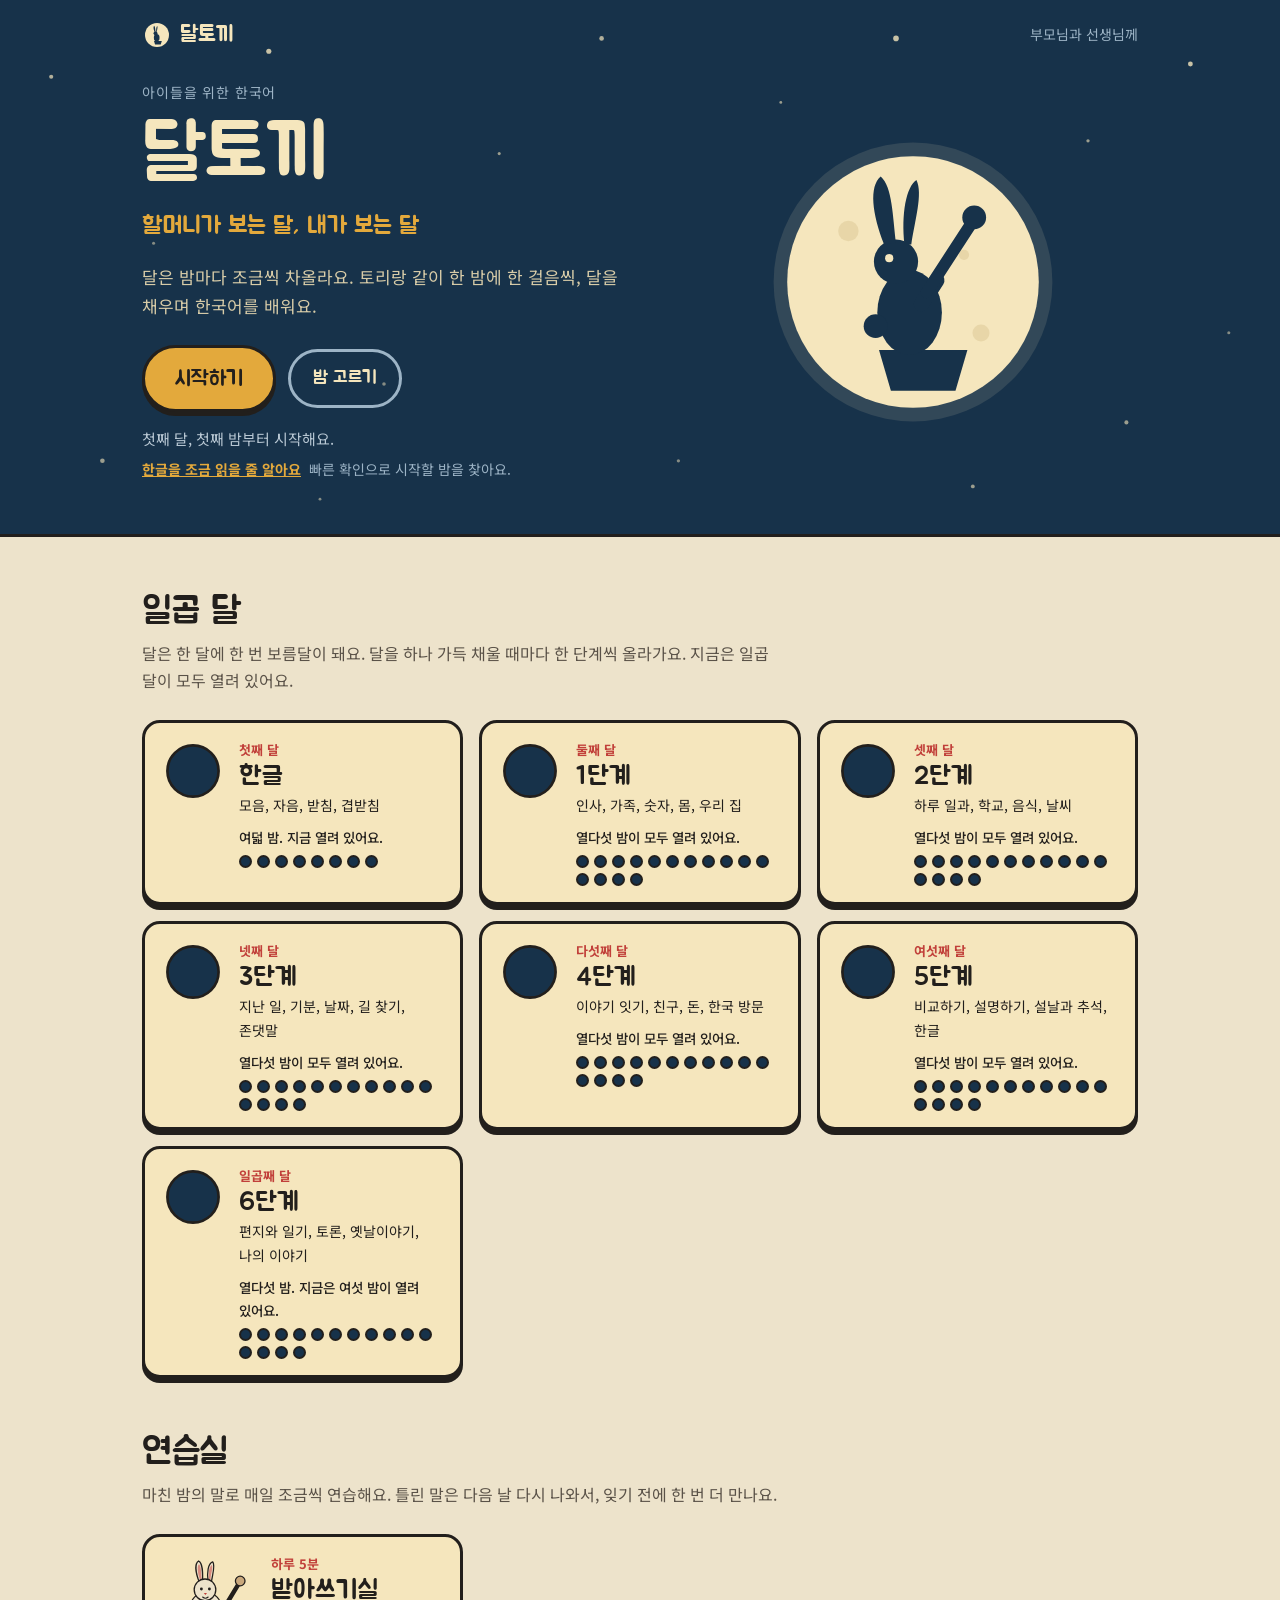
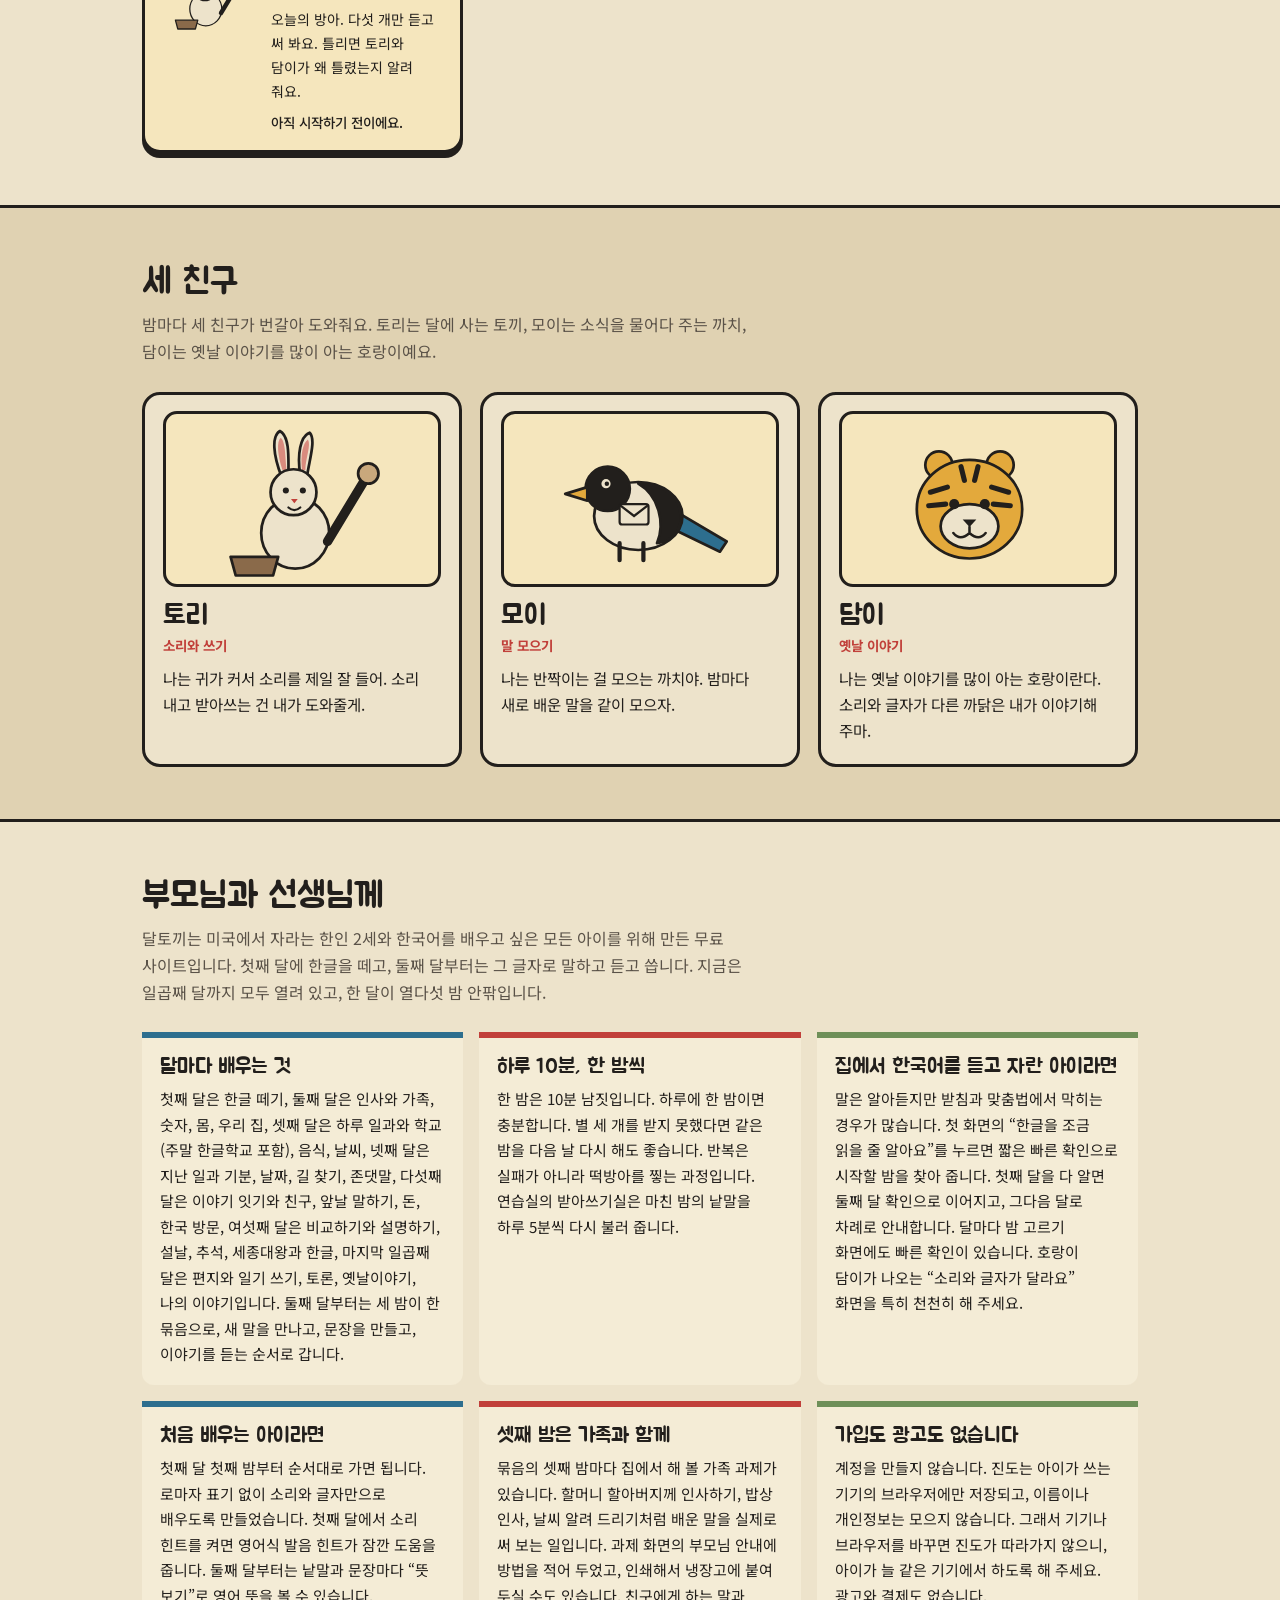
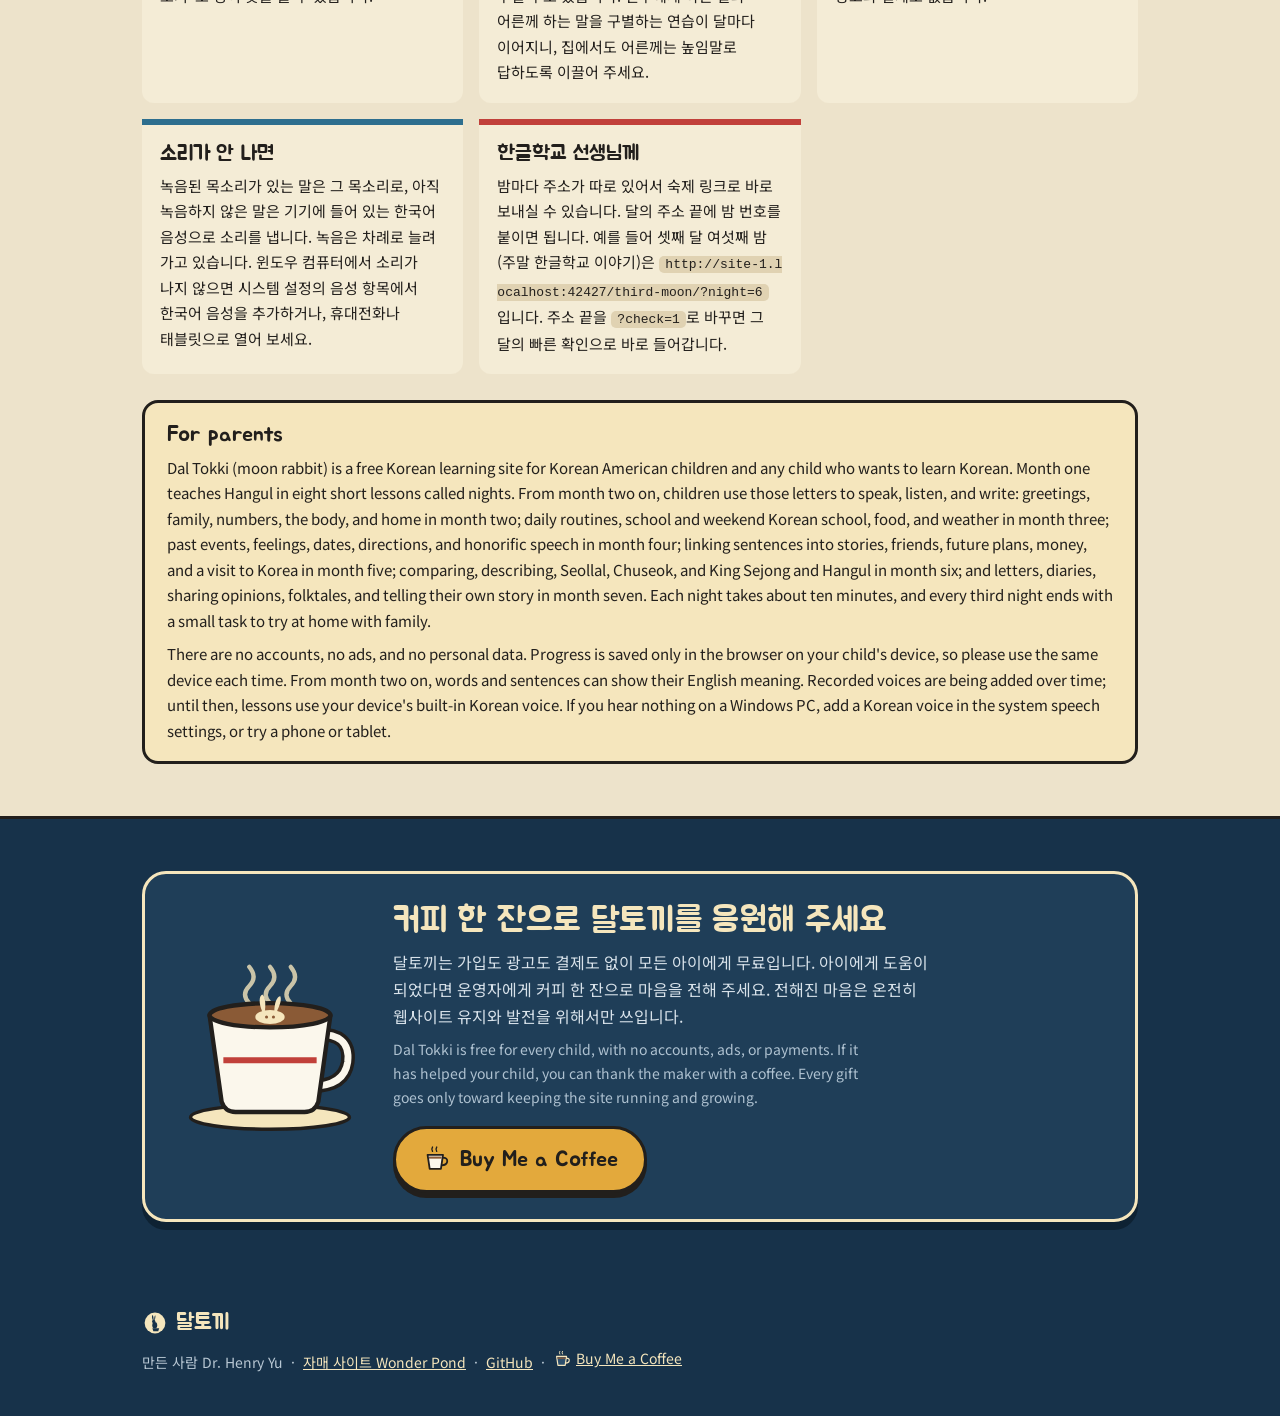
==== commit 3b33e80f: "Add files via upload" ====
--- a/index.html
+++ b/index.html
@@ -357,12 +357,12 @@
   </div>
 </footer>
 
-<script src="content/second-moon.js?v=20261022"></script>
-<script src="content/third-moon.js?v=20261022"></script>
-<script src="content/fourth-moon.js?v=20261022"></script>
-<script src="content/fifth-moon.js?v=20261022"></script>
-<script src="content/sixth-moon.js?v=20261022"></script>
-<script src="content/seventh-moon.js?v=20261022"></script>
+<script src="content/second-moon.js?v=20261023"></script>
+<script src="content/third-moon.js?v=20261023"></script>
+<script src="content/fourth-moon.js?v=20261023"></script>
+<script src="content/fifth-moon.js?v=20261023"></script>
+<script src="content/sixth-moon.js?v=20261023"></script>
+<script src="content/seventh-moon.js?v=20261023"></script>
 <script>
 /* ---- 진도 읽기: 한글 첫 달과 같은 키를 씁니다 ---- */
 const STORE_KEY = 'daltokki:v1:first-moon';
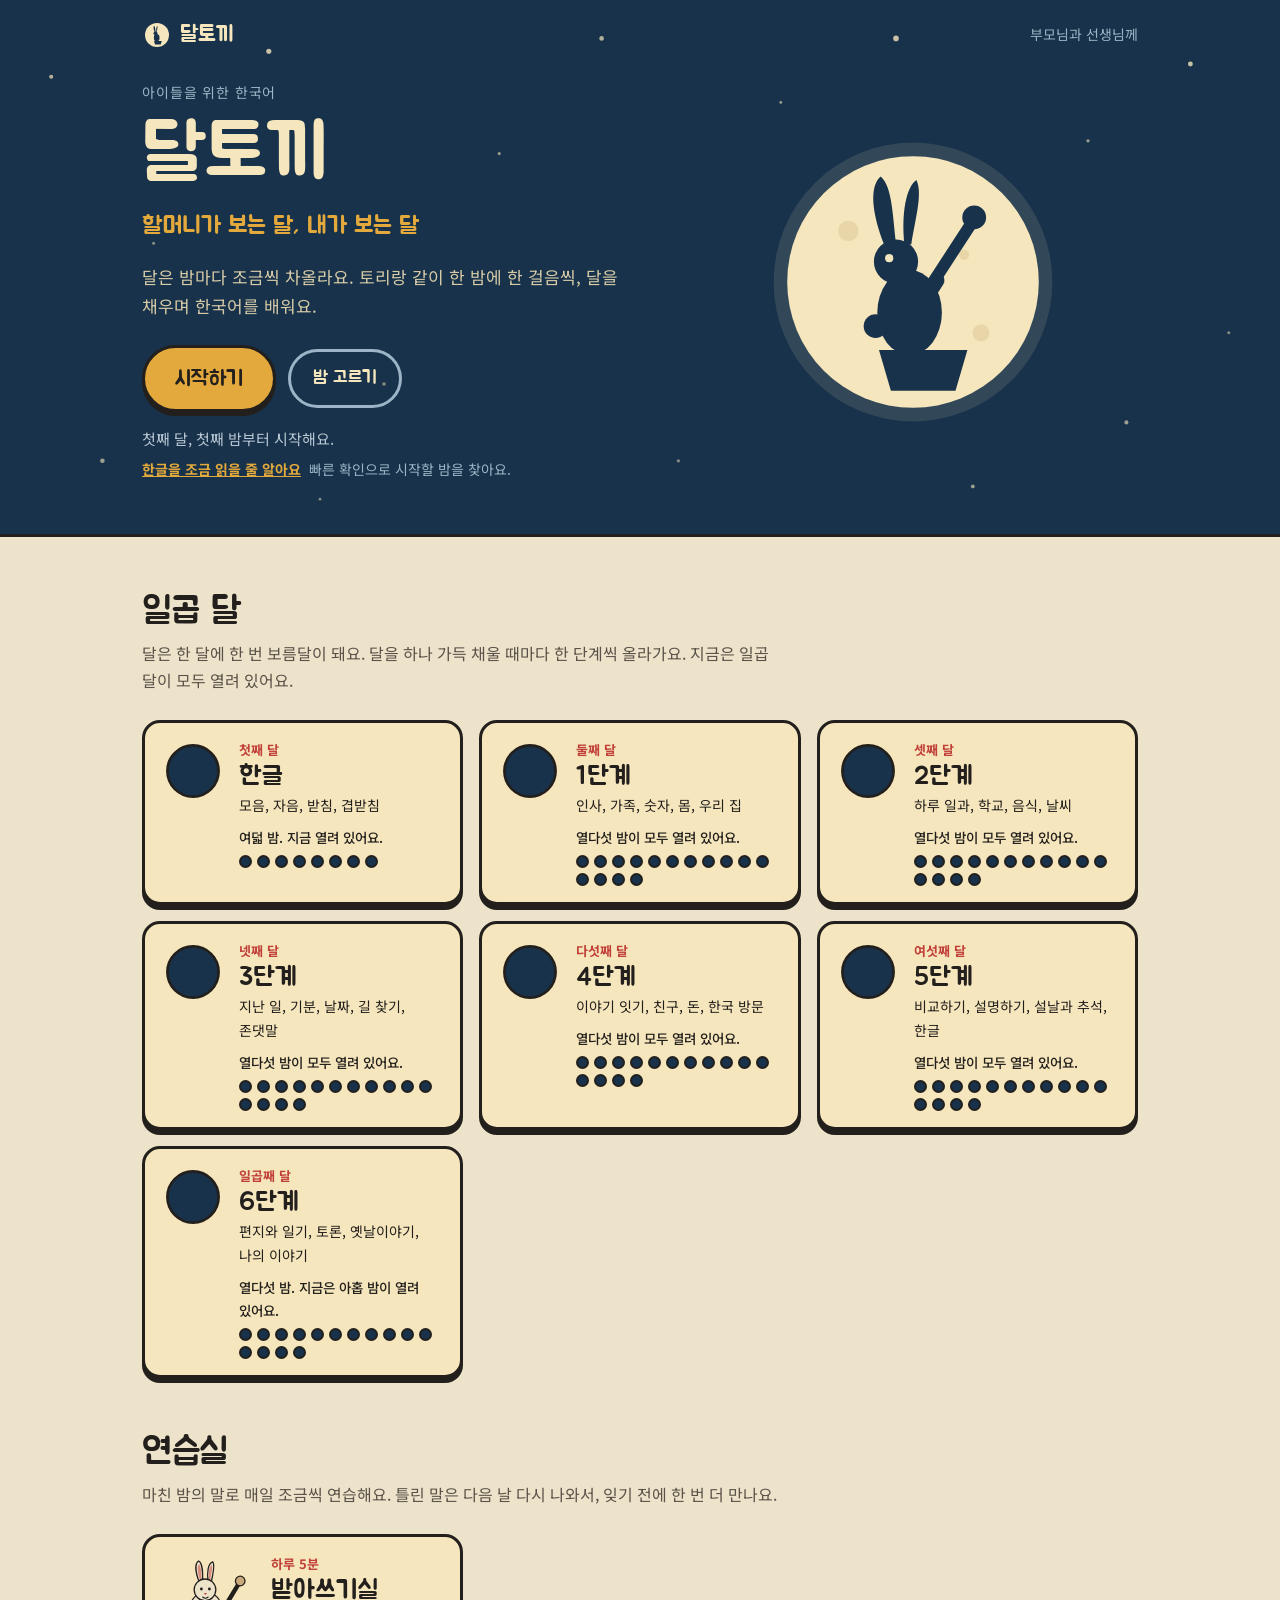
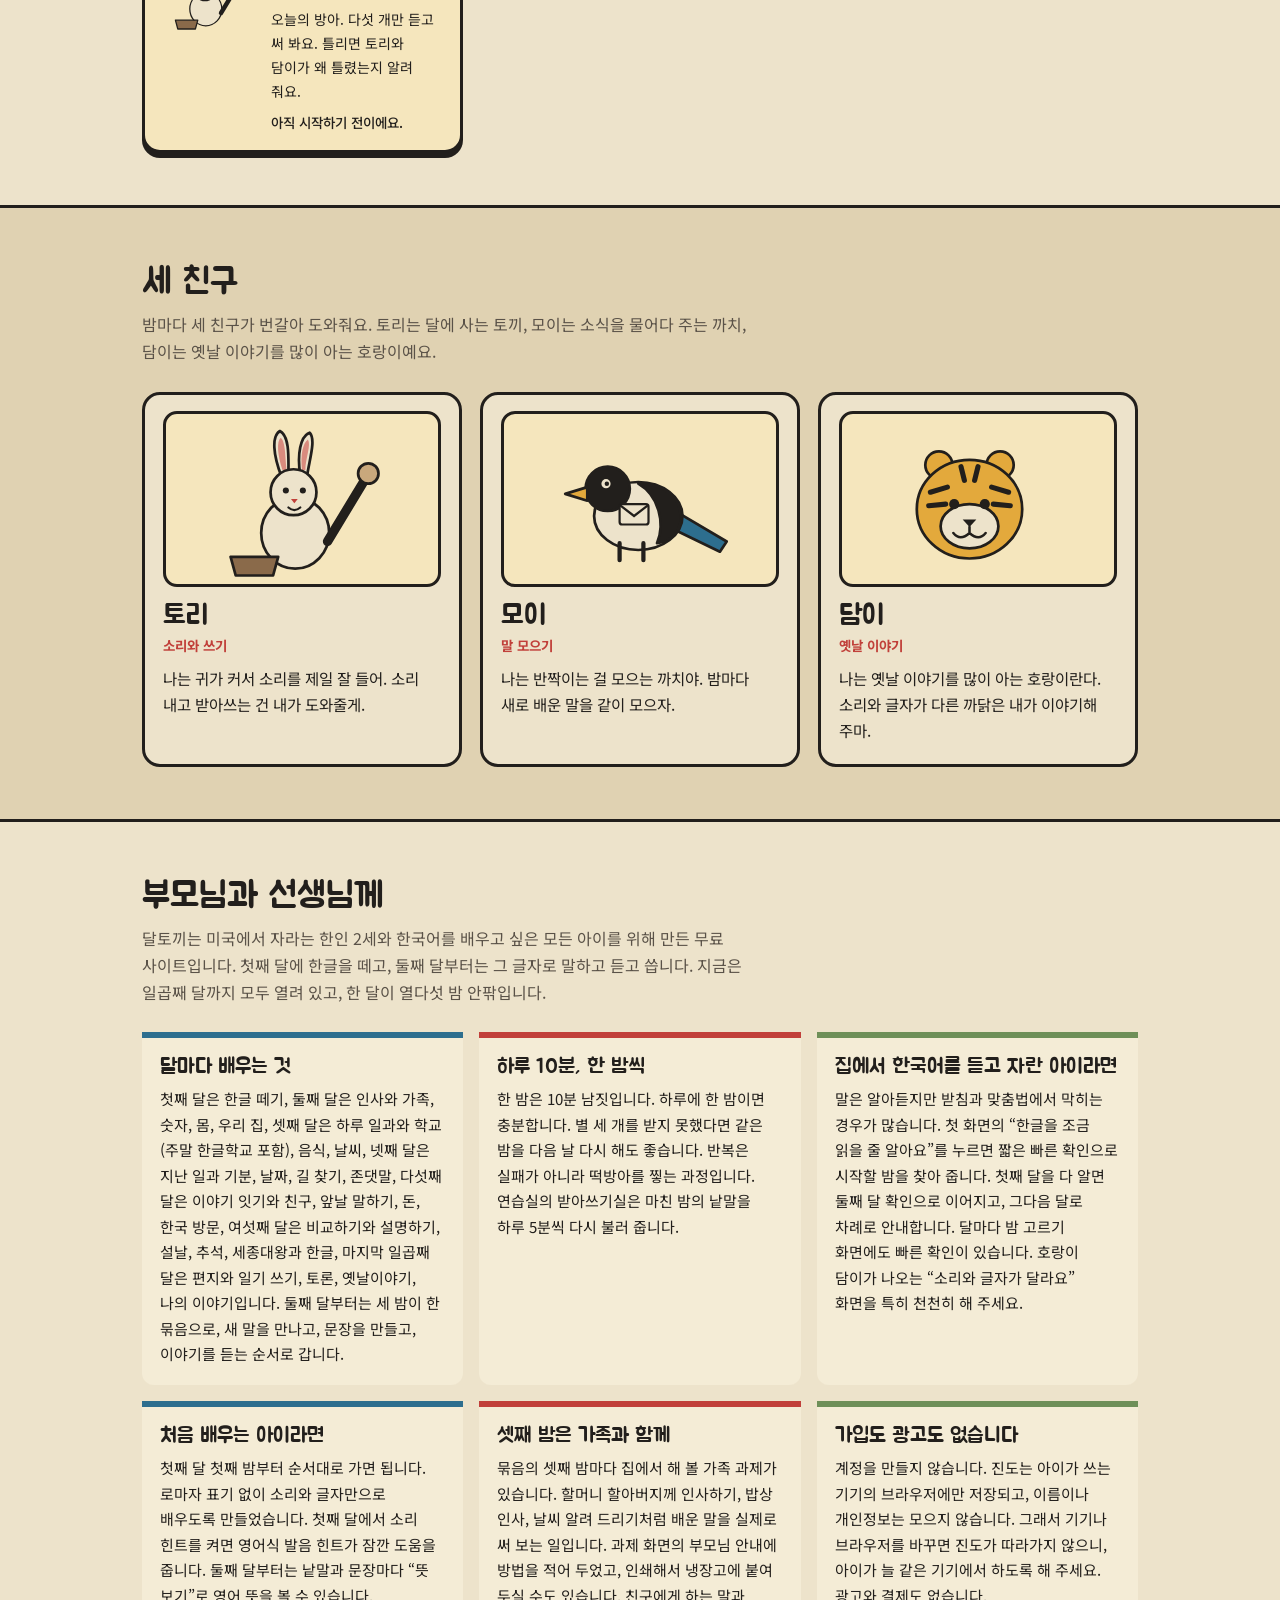
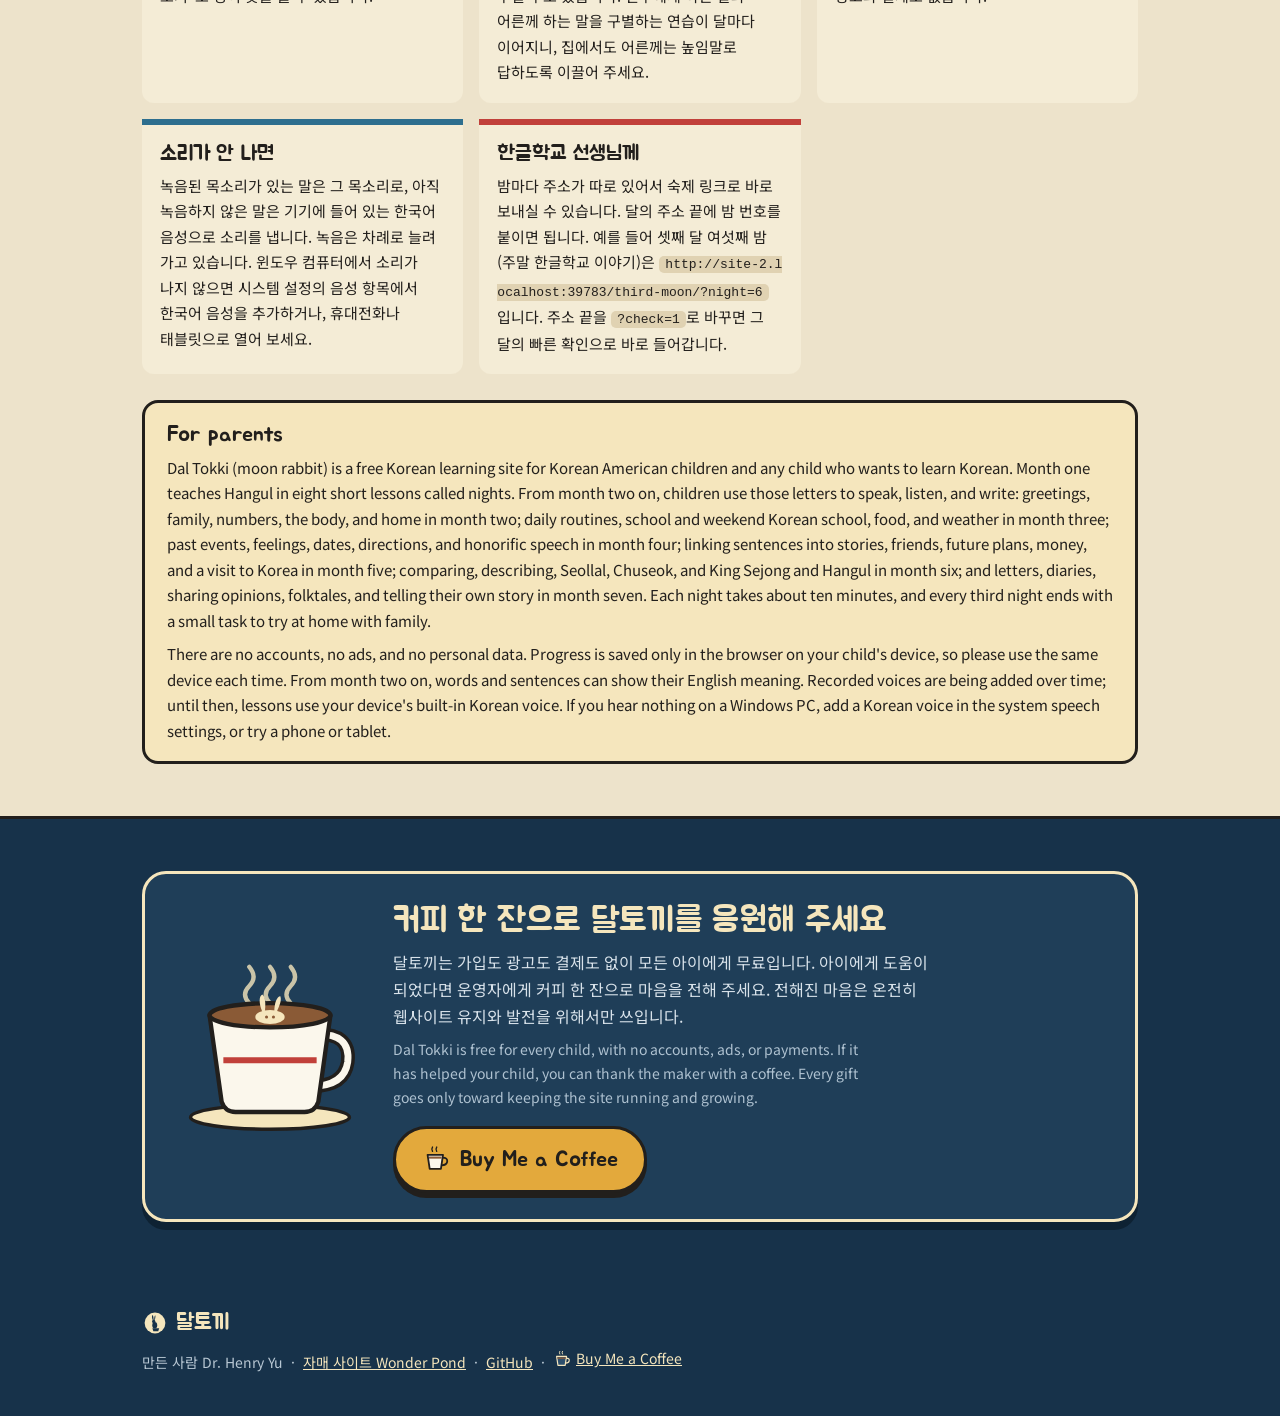
==== commit 6cbf2508: "Add files via upload" ====
--- a/index.html
+++ b/index.html
@@ -357,12 +357,12 @@
   </div>
 </footer>
 
-<script src="content/second-moon.js?v=20261023"></script>
-<script src="content/third-moon.js?v=20261023"></script>
-<script src="content/fourth-moon.js?v=20261023"></script>
-<script src="content/fifth-moon.js?v=20261023"></script>
-<script src="content/sixth-moon.js?v=20261023"></script>
-<script src="content/seventh-moon.js?v=20261023"></script>
+<script src="content/second-moon.js?v=20261024"></script>
+<script src="content/third-moon.js?v=20261024"></script>
+<script src="content/fourth-moon.js?v=20261024"></script>
+<script src="content/fifth-moon.js?v=20261024"></script>
+<script src="content/sixth-moon.js?v=20261024"></script>
+<script src="content/seventh-moon.js?v=20261024"></script>
 <script>
 /* ---- 진도 읽기: 한글 첫 달과 같은 키를 씁니다 ---- */
 const STORE_KEY = 'daltokki:v1:first-moon';
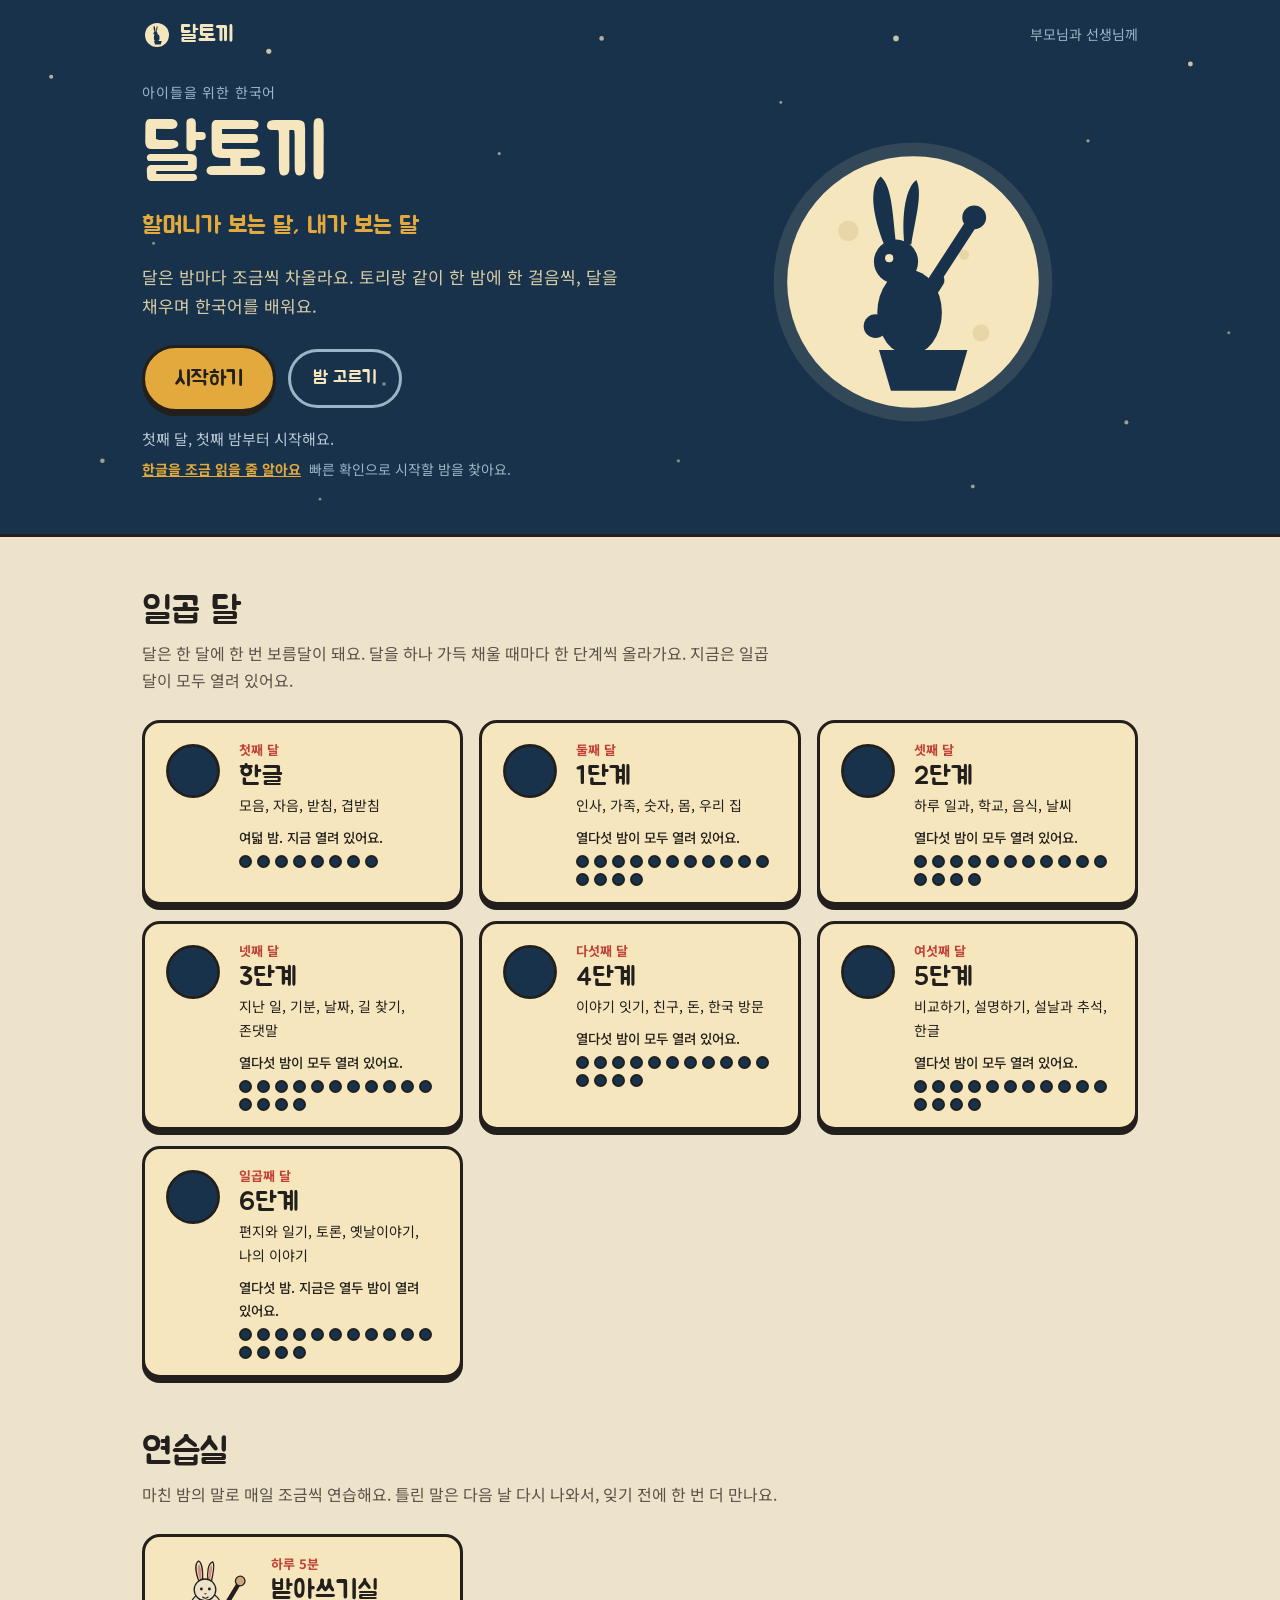
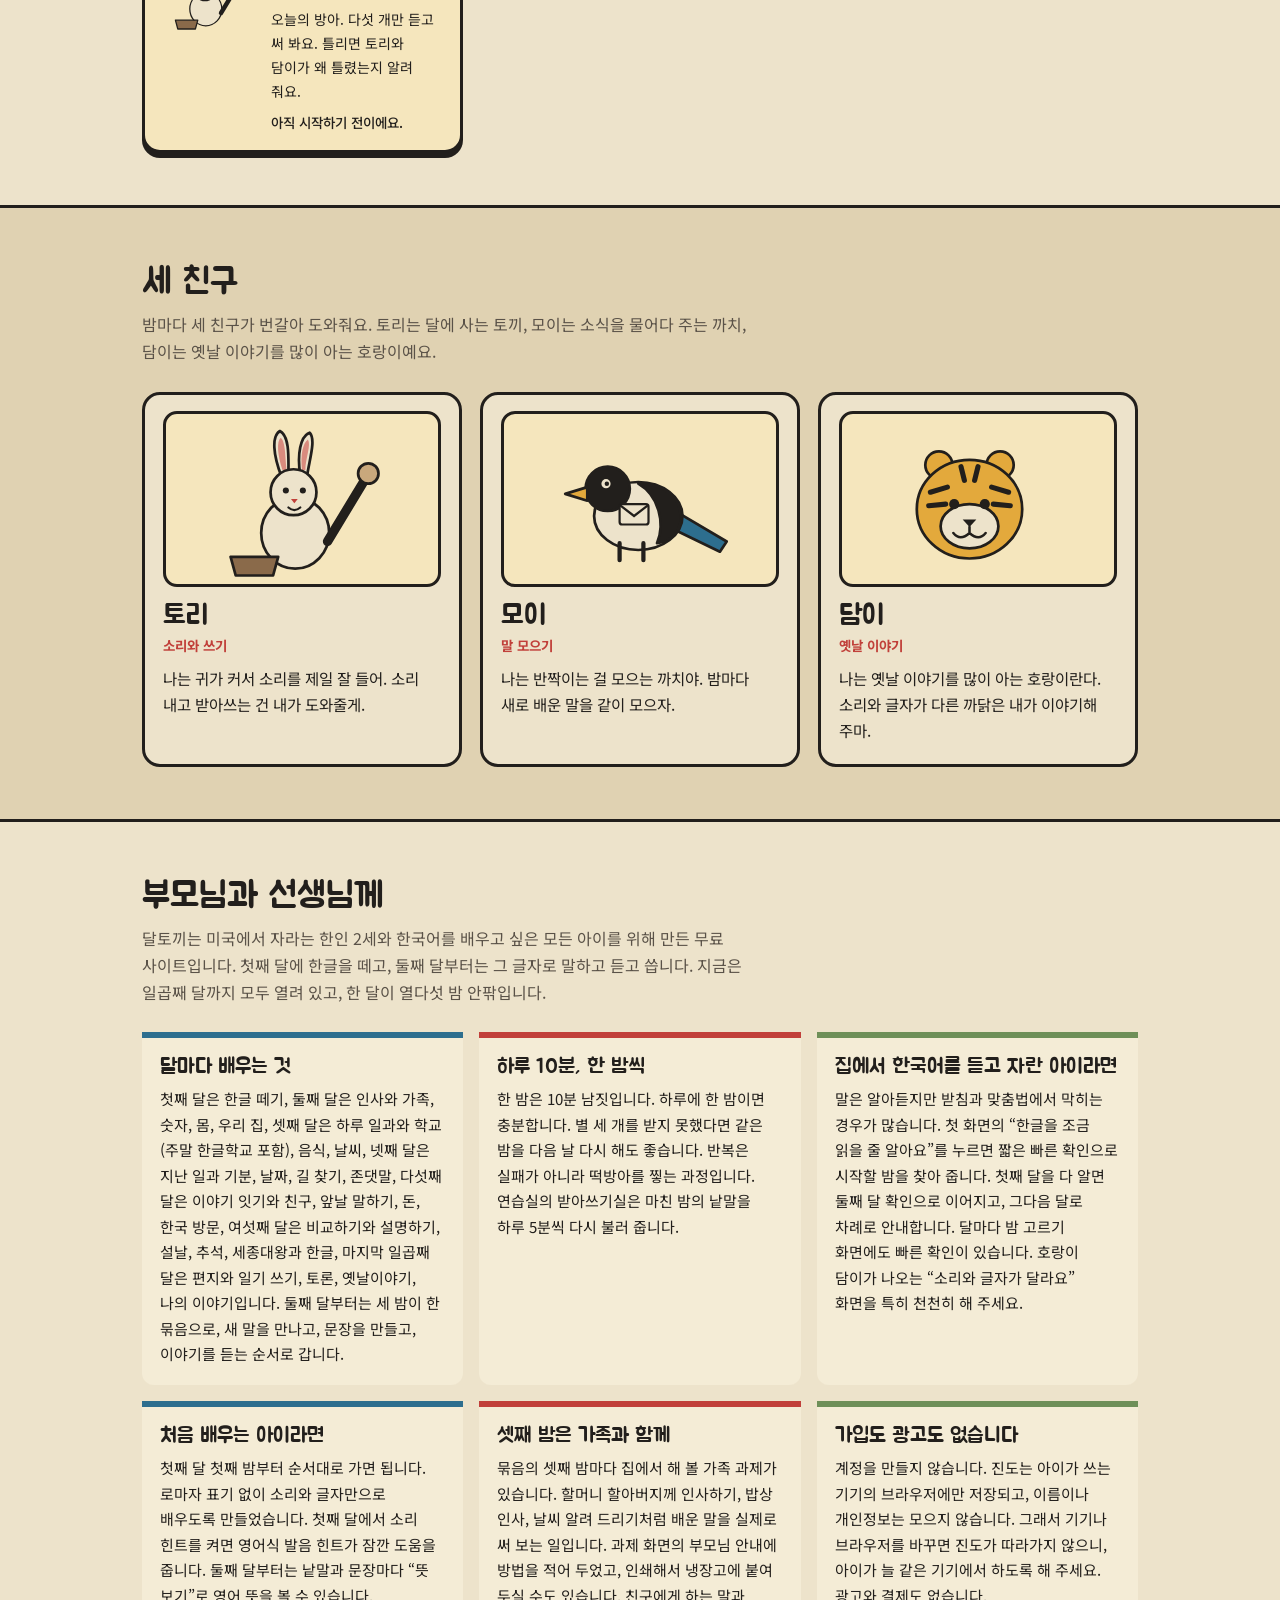
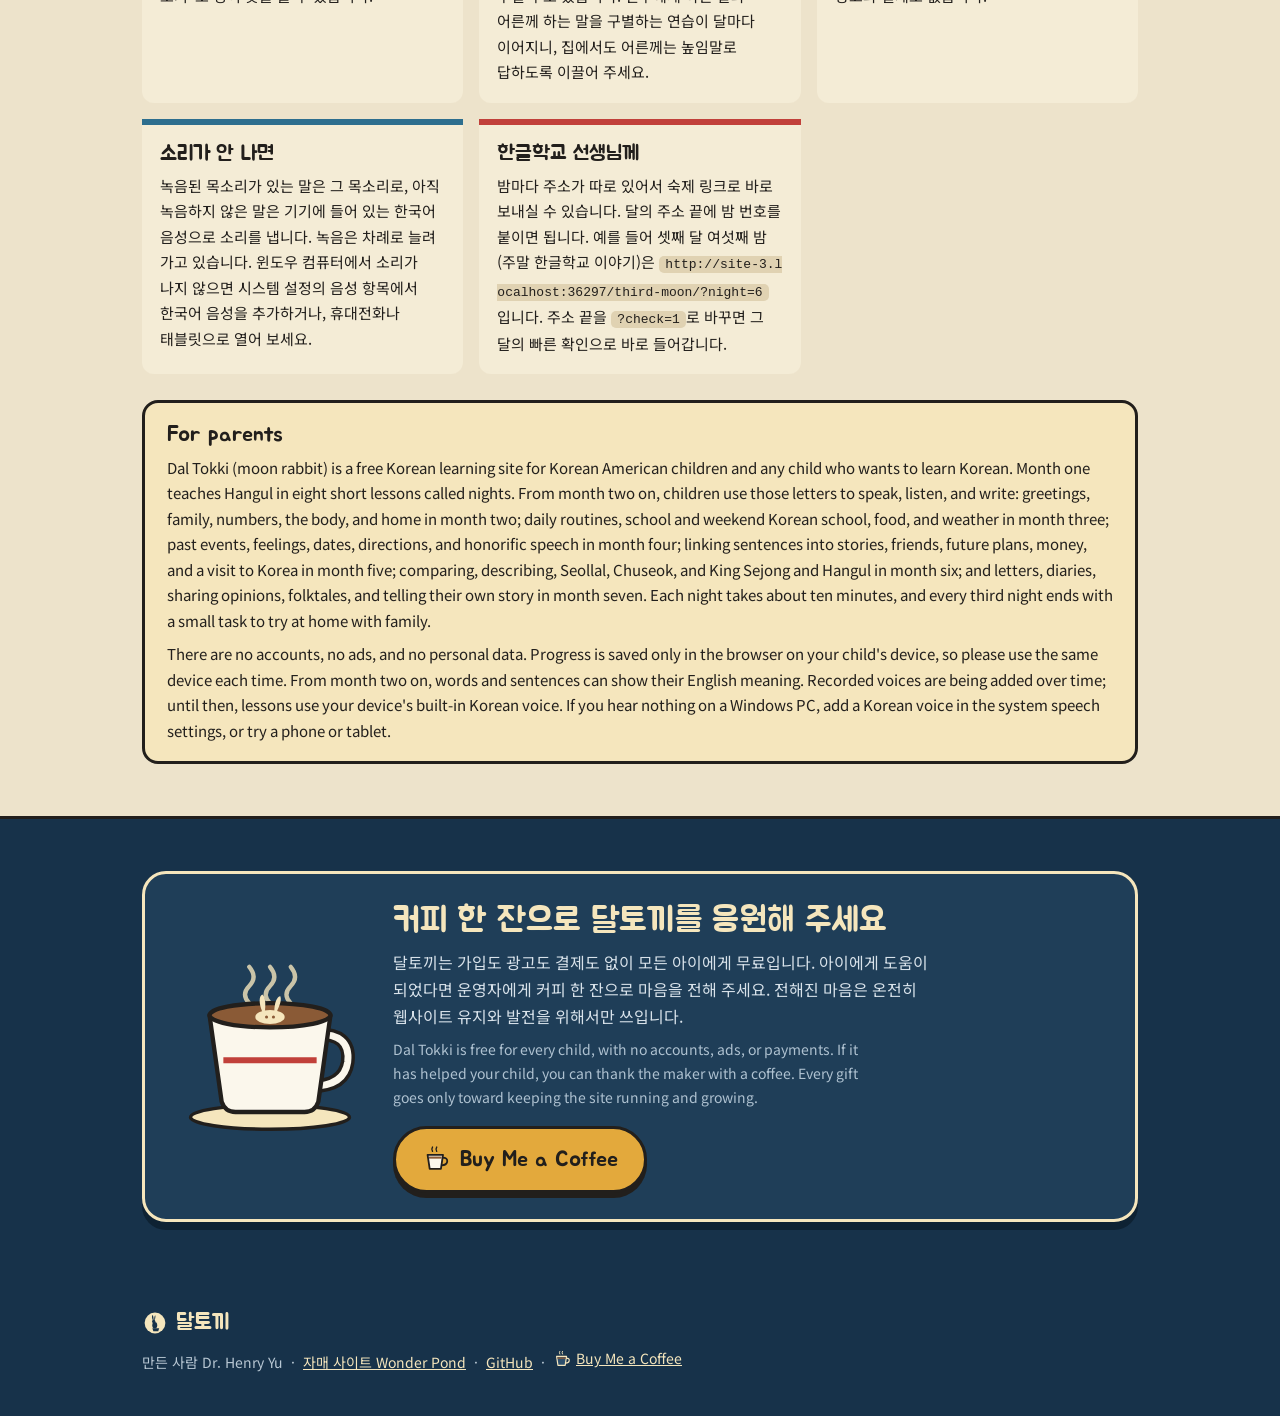
==== commit 1de18464: "Add files via upload" ====
--- a/index.html
+++ b/index.html
@@ -357,12 +357,12 @@
   </div>
 </footer>
 
-<script src="content/second-moon.js?v=20261024"></script>
-<script src="content/third-moon.js?v=20261024"></script>
-<script src="content/fourth-moon.js?v=20261024"></script>
-<script src="content/fifth-moon.js?v=20261024"></script>
-<script src="content/sixth-moon.js?v=20261024"></script>
-<script src="content/seventh-moon.js?v=20261024"></script>
+<script src="content/second-moon.js?v=20261025"></script>
+<script src="content/third-moon.js?v=20261025"></script>
+<script src="content/fourth-moon.js?v=20261025"></script>
+<script src="content/fifth-moon.js?v=20261025"></script>
+<script src="content/sixth-moon.js?v=20261025"></script>
+<script src="content/seventh-moon.js?v=20261025"></script>
 <script>
 /* ---- 진도 읽기: 한글 첫 달과 같은 키를 씁니다 ---- */
 const STORE_KEY = 'daltokki:v1:first-moon';
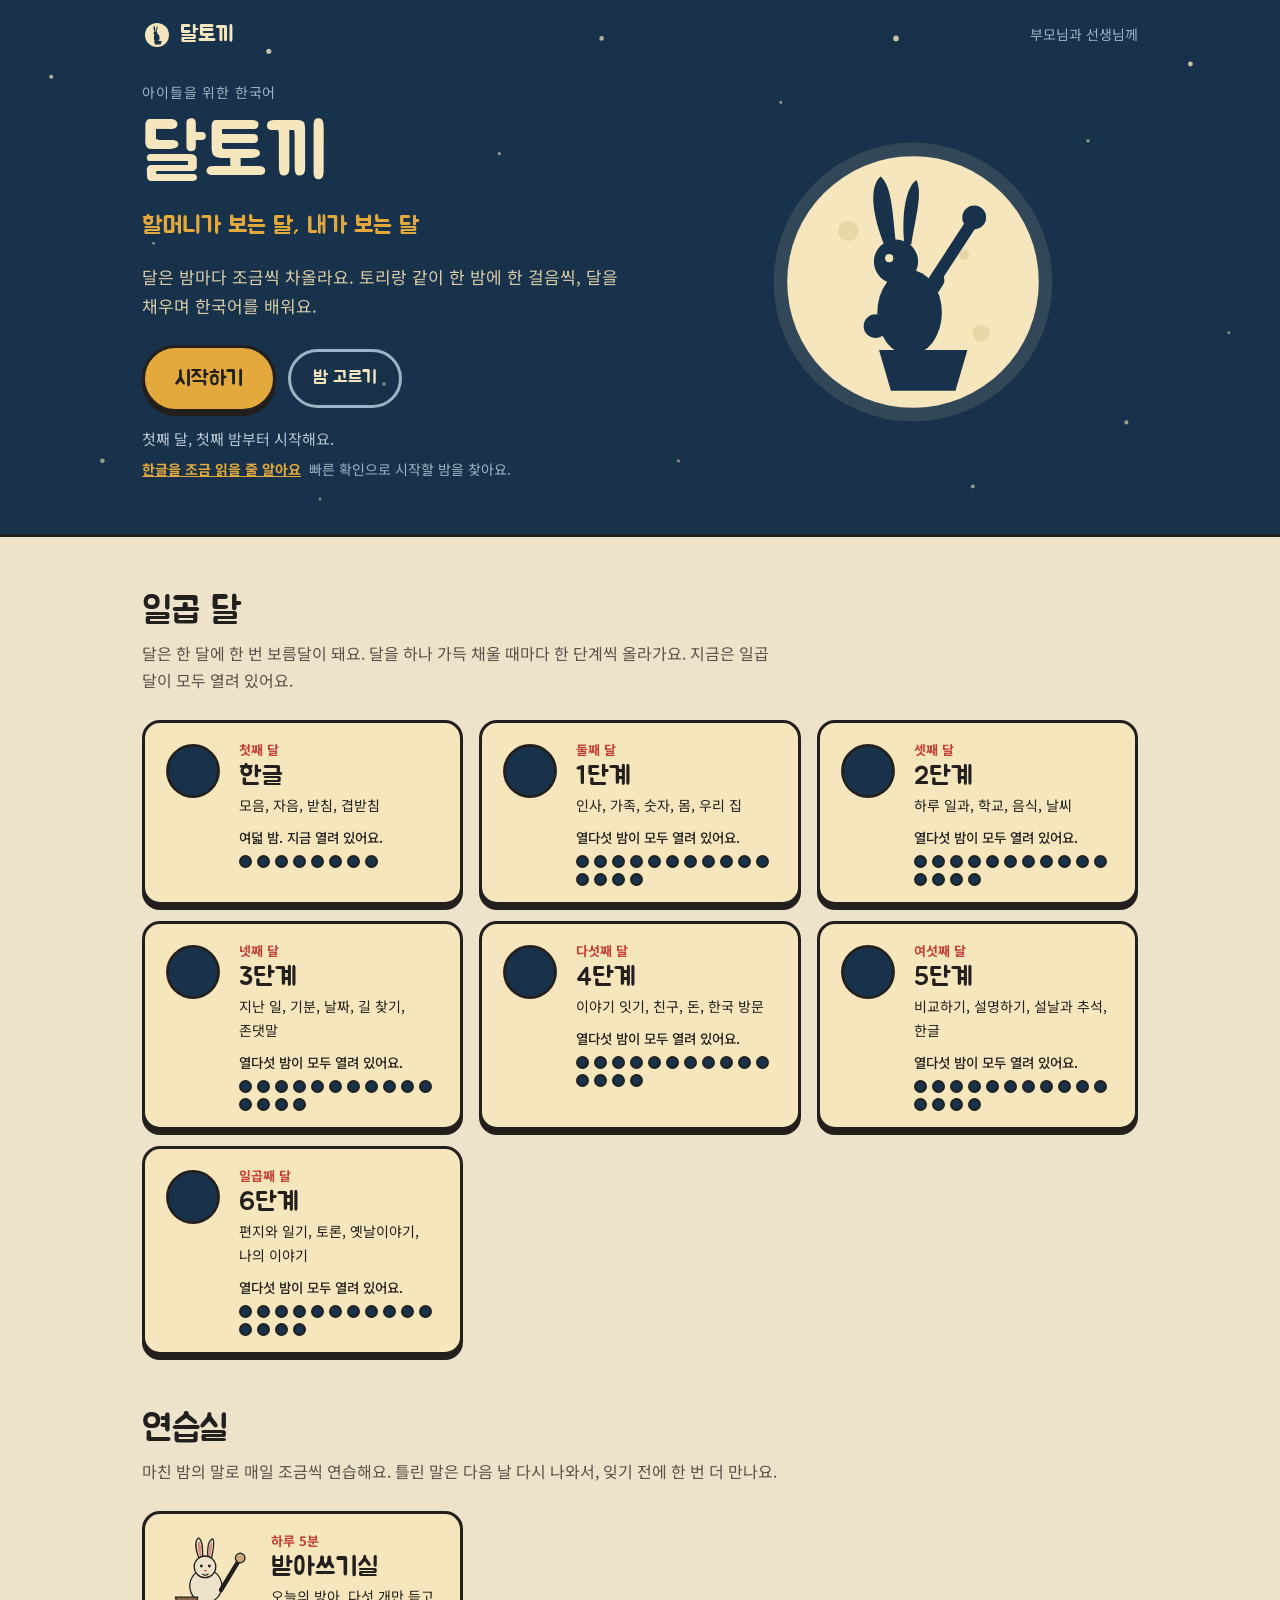
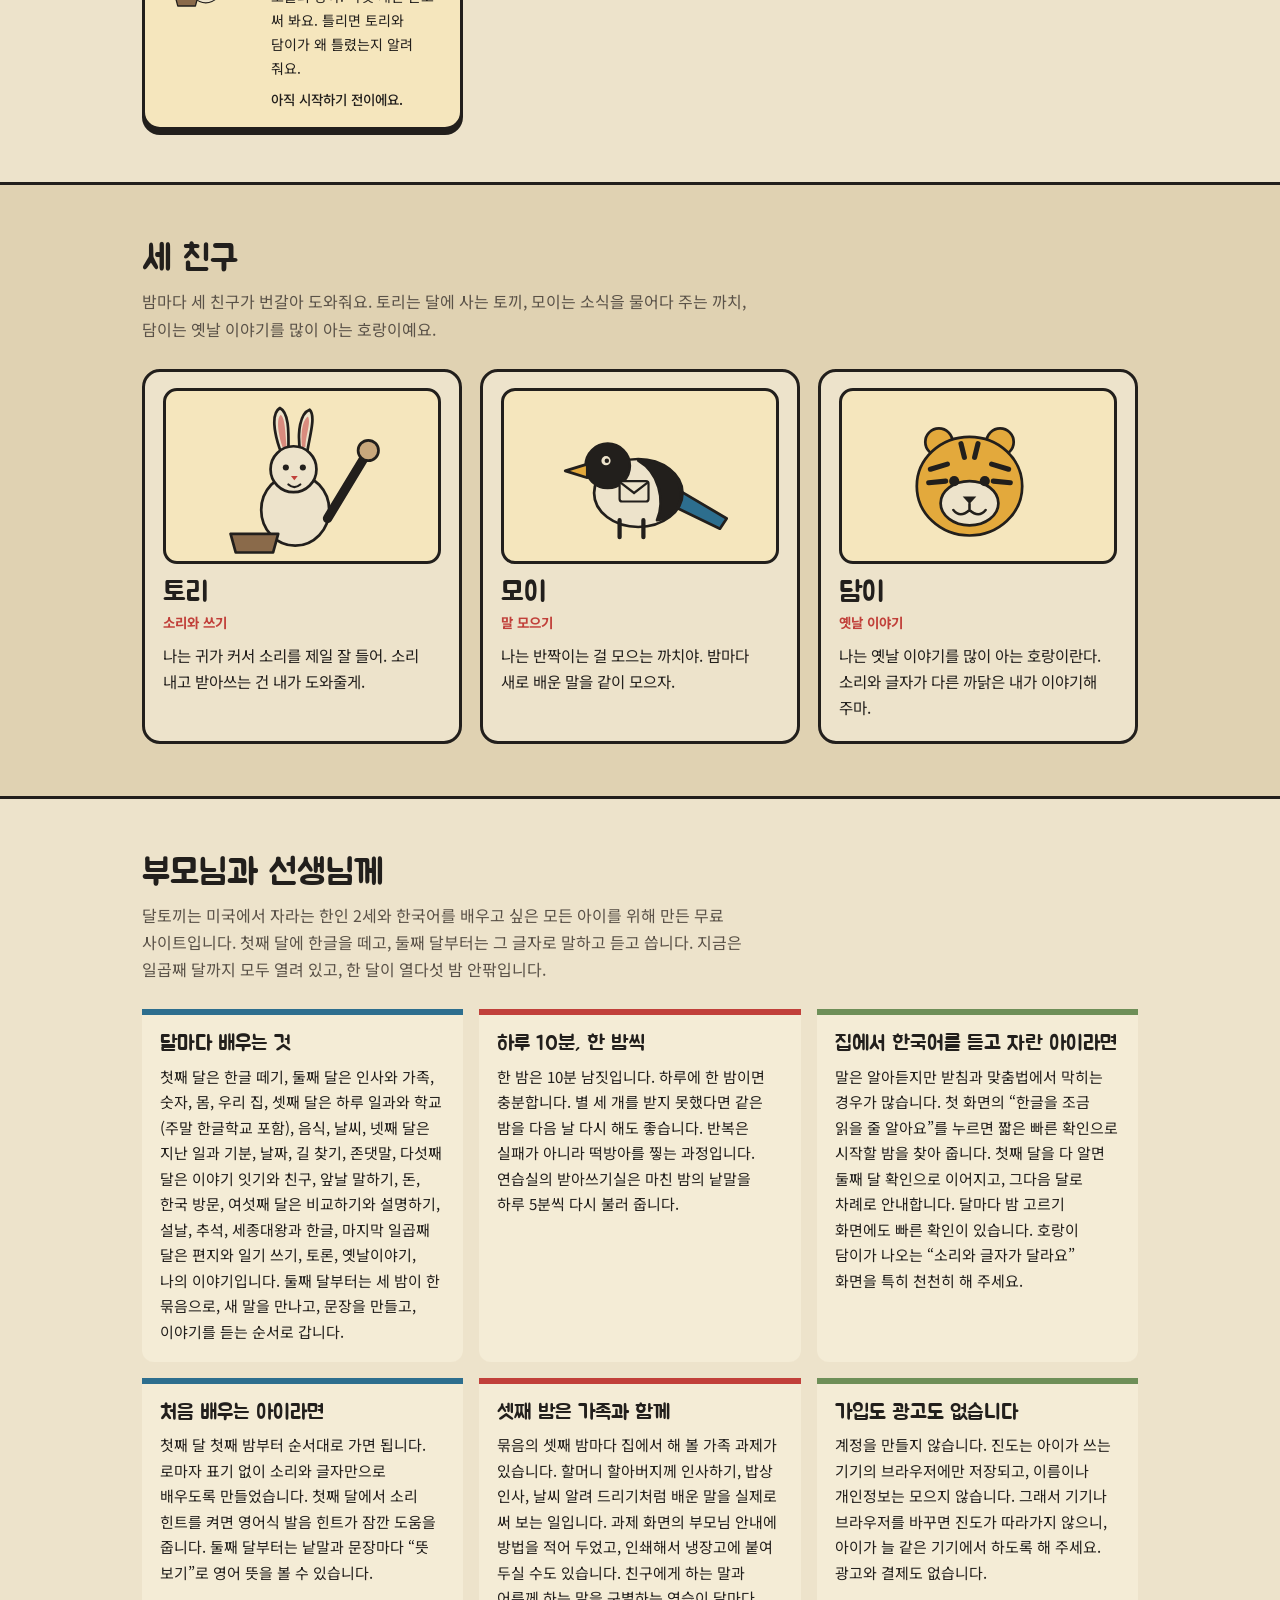
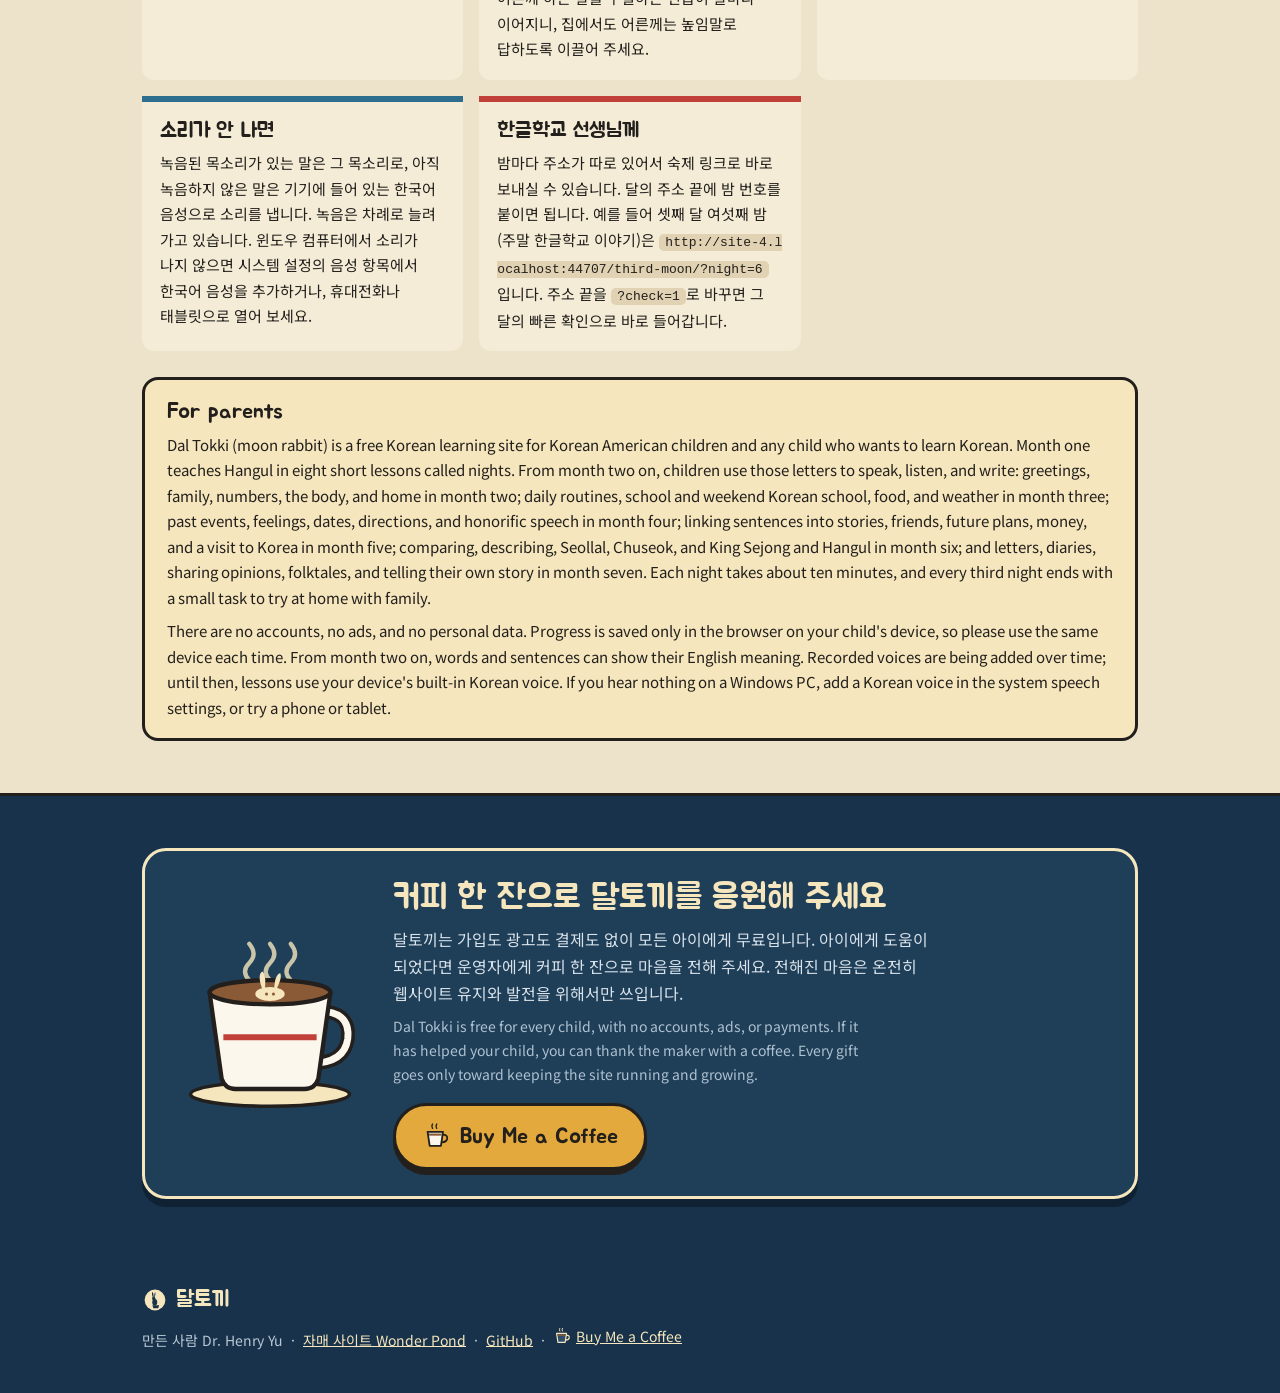
==== commit bc597c2c: "Add files via upload" ====
--- a/index.html
+++ b/index.html
@@ -357,12 +357,12 @@
   </div>
 </footer>
 
-<script src="content/second-moon.js?v=20261025"></script>
-<script src="content/third-moon.js?v=20261025"></script>
-<script src="content/fourth-moon.js?v=20261025"></script>
-<script src="content/fifth-moon.js?v=20261025"></script>
-<script src="content/sixth-moon.js?v=20261025"></script>
-<script src="content/seventh-moon.js?v=20261025"></script>
+<script src="content/second-moon.js?v=20261026"></script>
+<script src="content/third-moon.js?v=20261026"></script>
+<script src="content/fourth-moon.js?v=20261026"></script>
+<script src="content/fifth-moon.js?v=20261026"></script>
+<script src="content/sixth-moon.js?v=20261026"></script>
+<script src="content/seventh-moon.js?v=20261026"></script>
 <script>
 /* ---- 진도 읽기: 한글 첫 달과 같은 키를 씁니다 ---- */
 const STORE_KEY = 'daltokki:v1:first-moon';
@@ -480,7 +480,7 @@
   cta.href = 'dictation/';
   const last = x || later[later.length - 1];
   note.textContent = last.full
-    ? (last.done ? last.M.name + '을 다 채웠어요.' : '빠른 확인에서 ' + last.M.name + ' 말을 다 알고 있었어요.') + ' ' + last.M.nextName + '은 곧 열려요. 그동안 받아쓰기실에서 연습해요.'
+    ? (last.done ? last.M.name + '을 다 채웠어요.' : '빠른 확인에서 ' + last.M.name + ' 말을 다 알고 있었어요.') + (last.M.final ? ' 달토끼의 일곱 달을 모두 마쳤어요! 받아쓰기실에서 날마다 복습해요.' : ' ' + last.M.nextName + '은 곧 열려요. 그동안 받아쓰기실에서 연습해요.')
     : last.M.name + '에서 지금 열린 밤을 다 마쳤어요. 다음 밤들은 곧 열려요. 그동안 받아쓰기실에서 연습해요.';
 };
 /* 최근 달 다음으로 할 달: 최근 달 뒤에서 남은 밤이 있는 첫 달 */
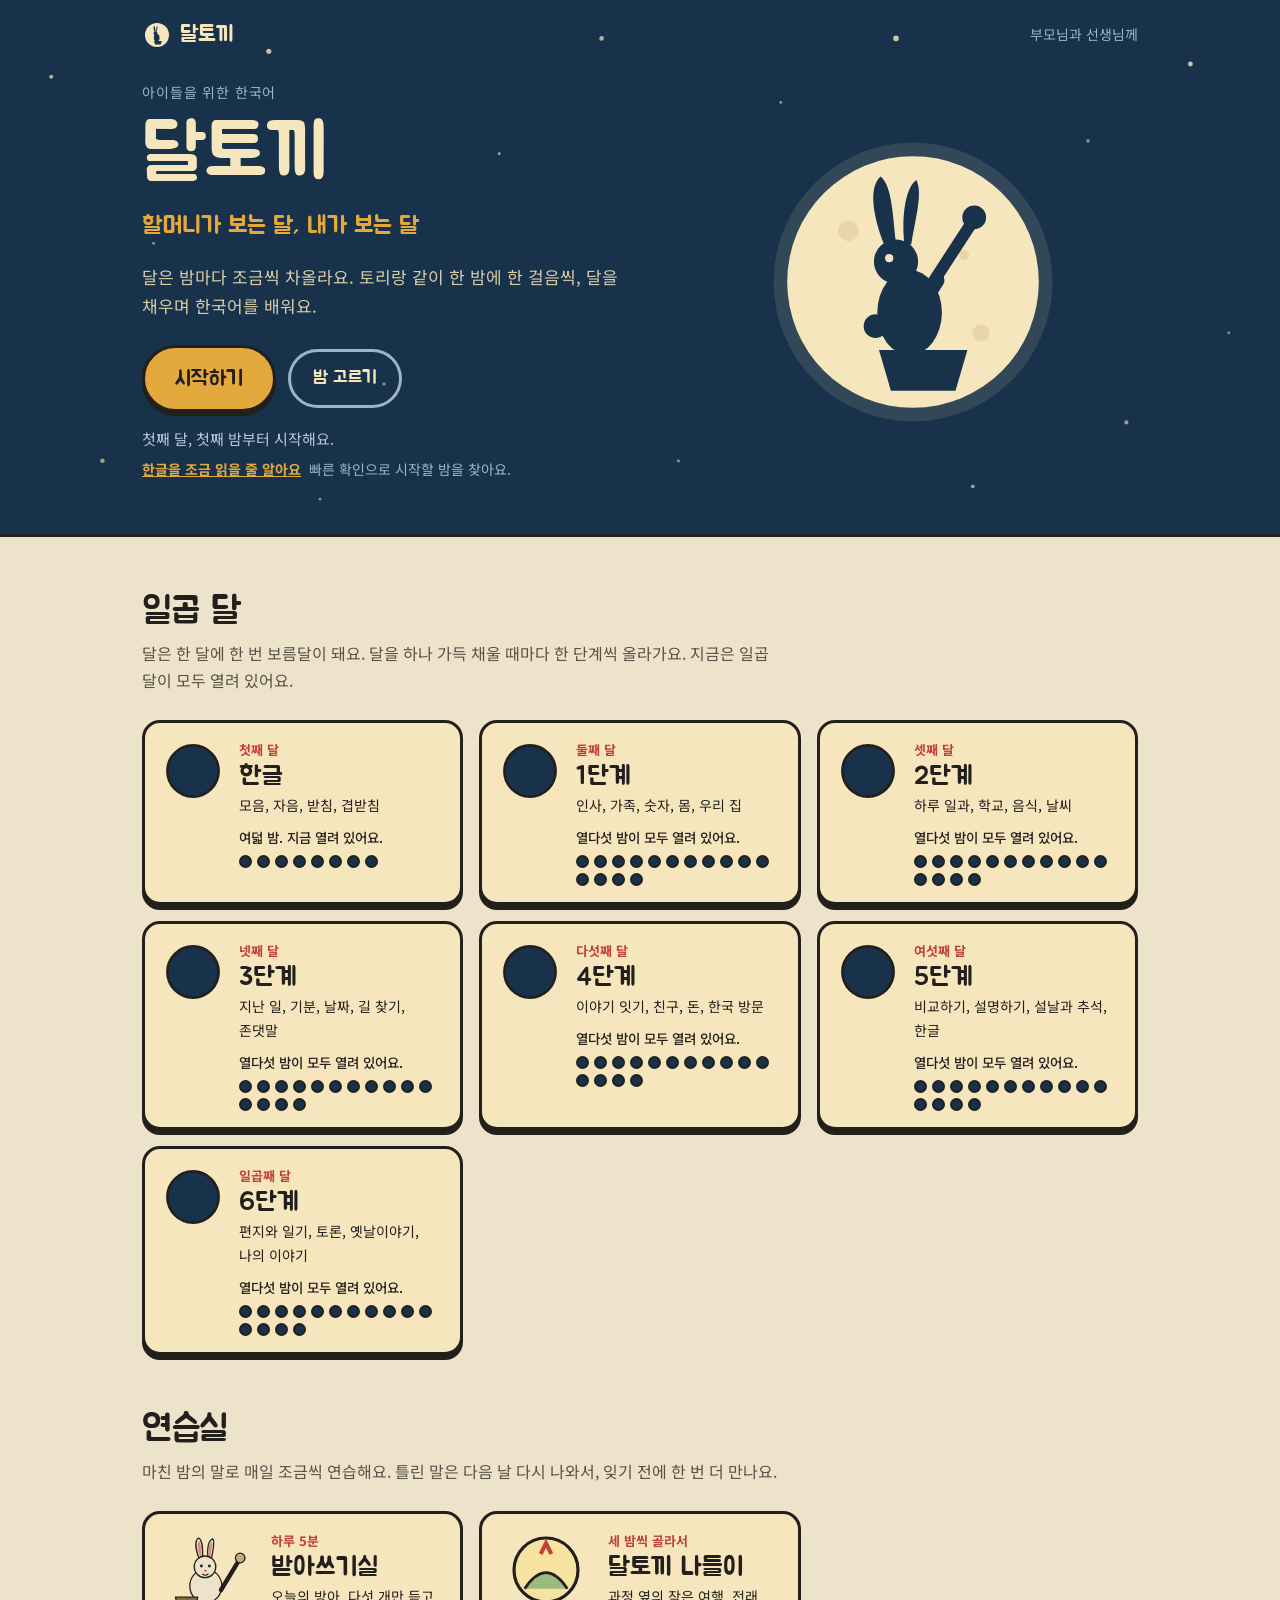
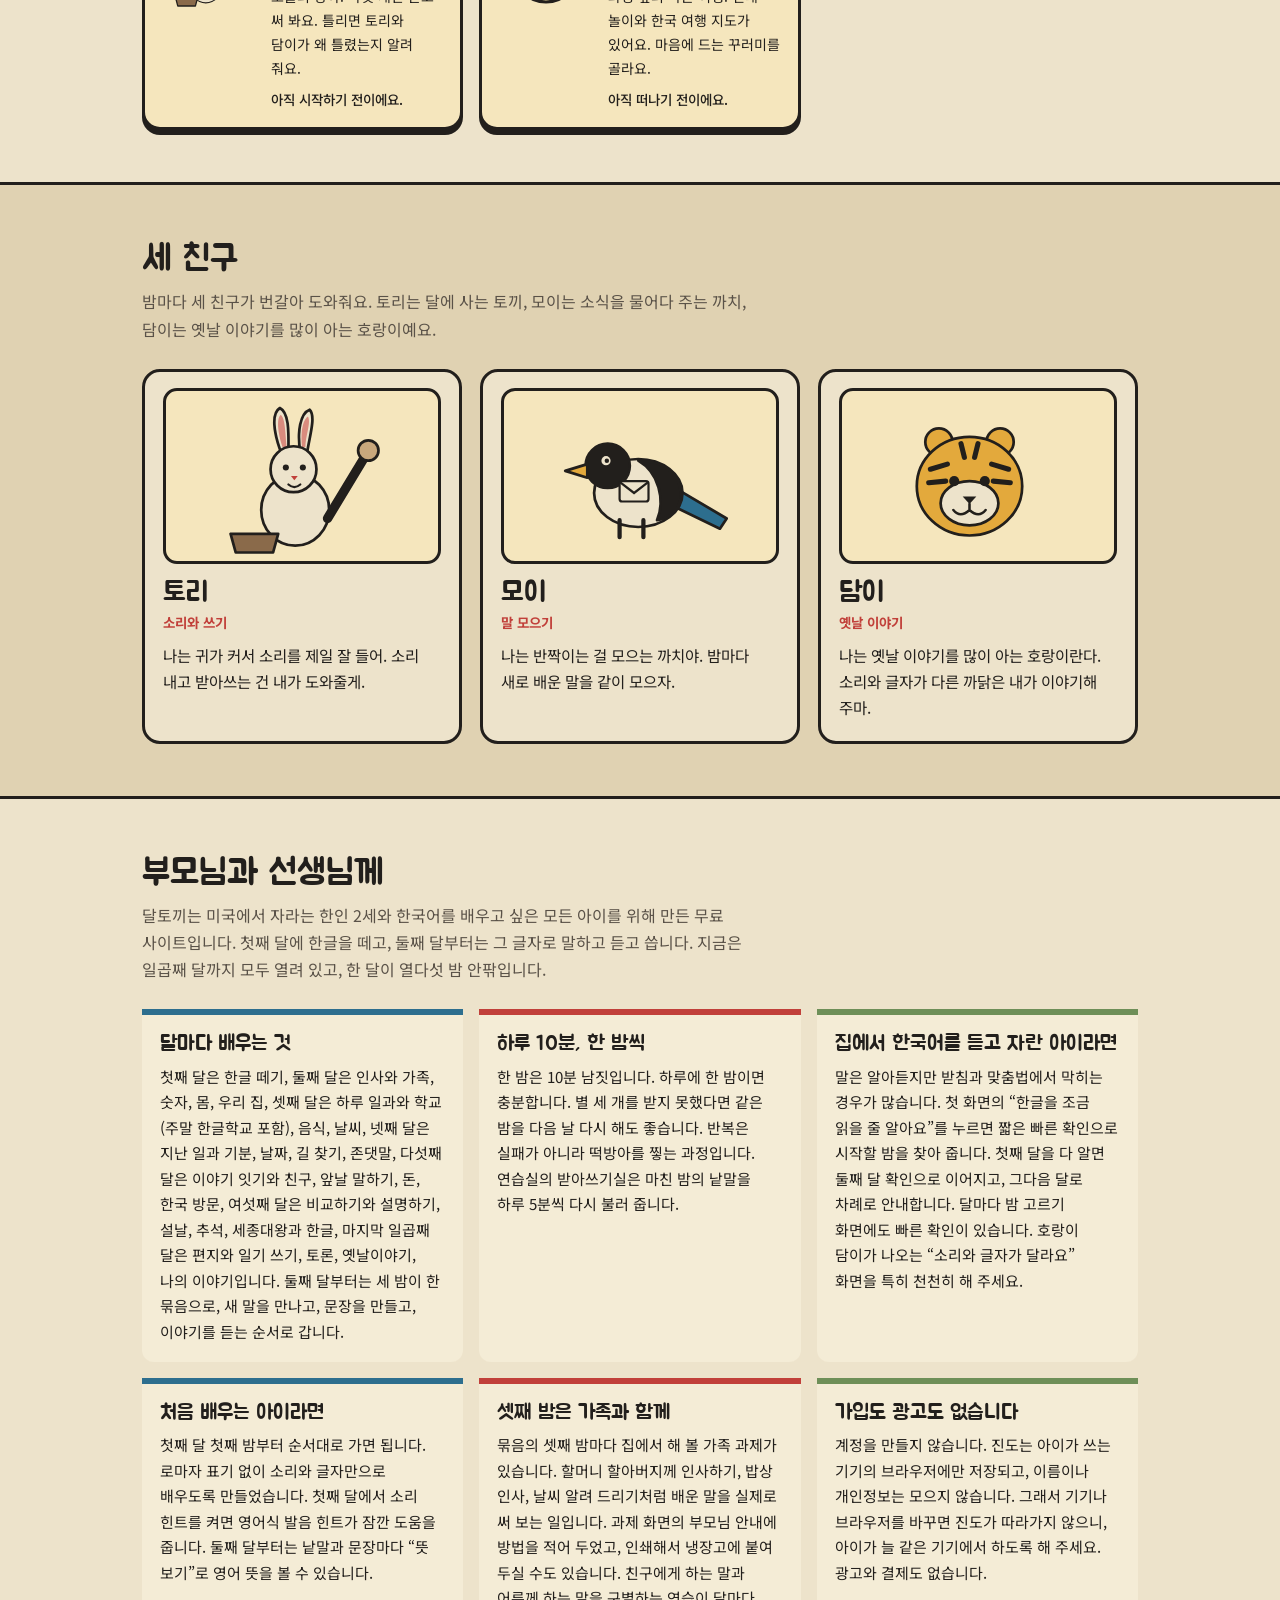
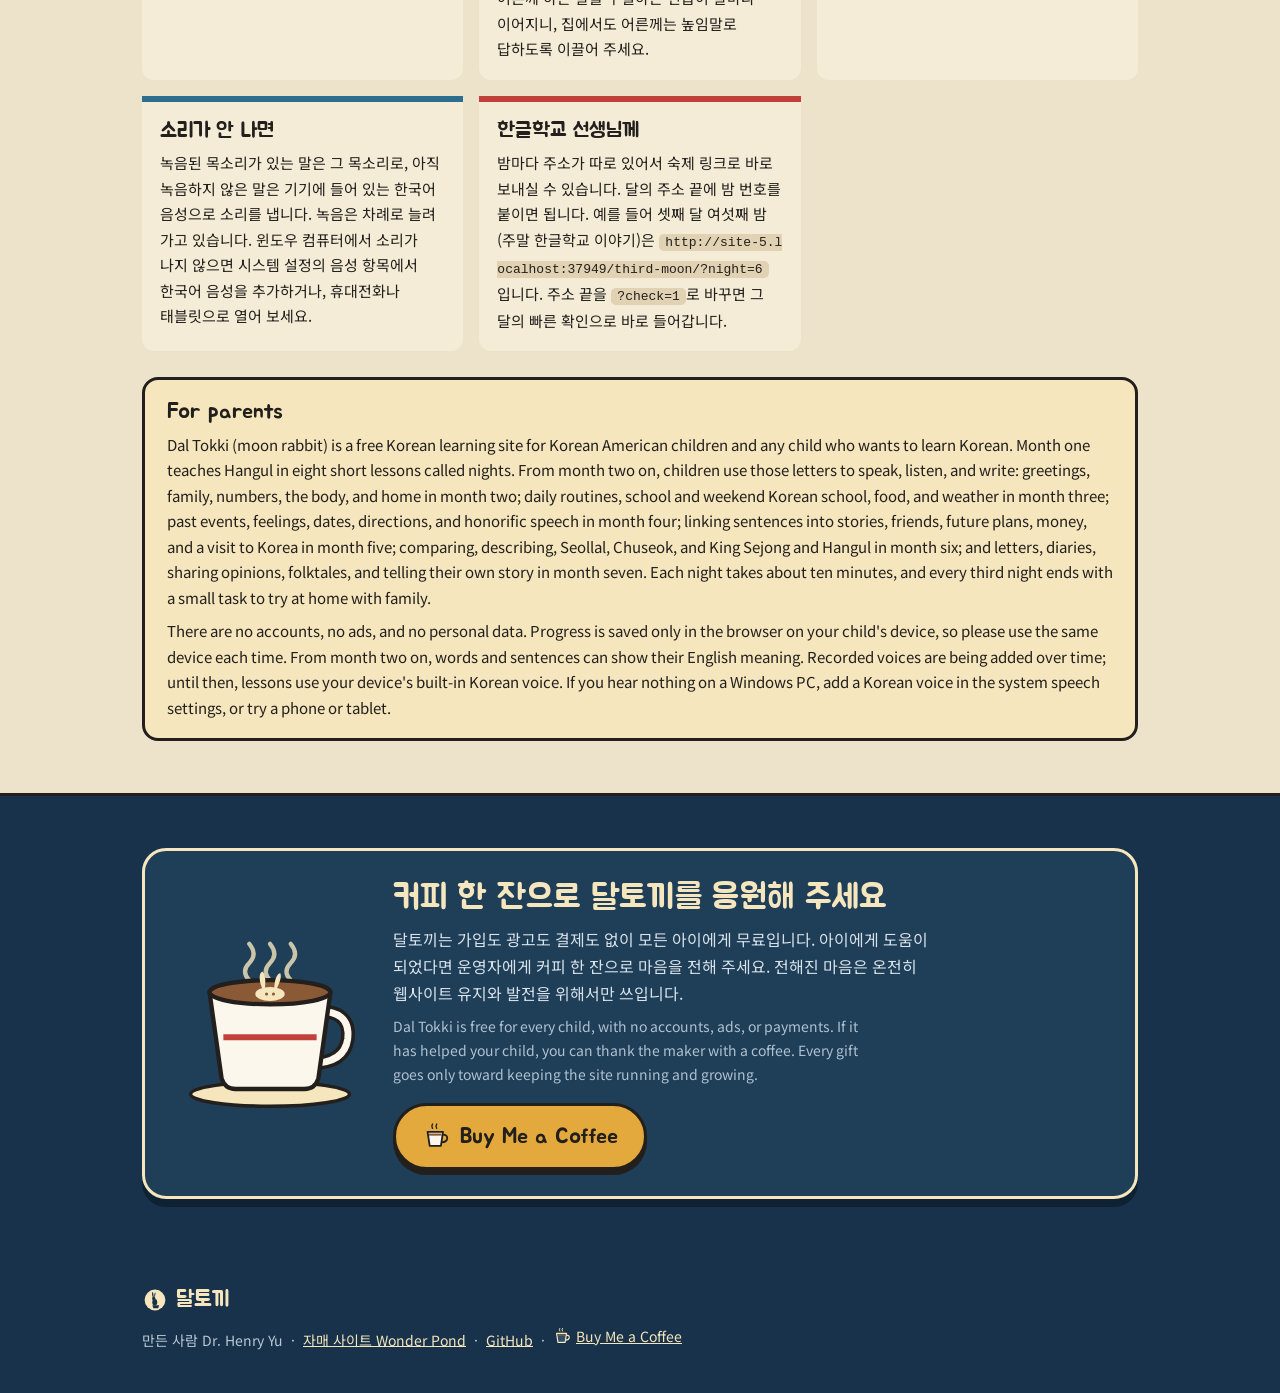
==== commit 178cdc4a: "Add files via upload" ====
--- a/index.html
+++ b/index.html
@@ -256,6 +256,12 @@
             <span class="topics">오늘의 방아. 다섯 개만 듣고 써 봐요. 틀리면 토리와 담이가 왜 틀렸는지 알려 줘요.</span>
             <span class="status" id="dictStatus"></span></div>
         </a>
+        <a class="month room" href="outings/" id="roomOut">
+          <div class="mm" id="roomOutFig"></div>
+          <div><span class="mlabel">세 밤씩 골라서</span><b>달토끼 나들이</b>
+            <span class="topics">과정 옆의 작은 여행. 전래 놀이와 한국 여행 지도가 있어요. 마음에 드는 꾸러미를 골라요.</span>
+            <span class="status" id="outStatus"></span></div>
+        </a>
       </div>
     </div>
   </section>
@@ -357,12 +363,12 @@
   </div>
 </footer>
 
-<script src="content/second-moon.js?v=20261026"></script>
-<script src="content/third-moon.js?v=20261026"></script>
-<script src="content/fourth-moon.js?v=20261026"></script>
-<script src="content/fifth-moon.js?v=20261026"></script>
-<script src="content/sixth-moon.js?v=20261026"></script>
-<script src="content/seventh-moon.js?v=20261026"></script>
+<script src="content/second-moon.js?v=20261028"></script>
+<script src="content/third-moon.js?v=20261028"></script>
+<script src="content/fourth-moon.js?v=20261028"></script>
+<script src="content/fifth-moon.js?v=20261028"></script>
+<script src="content/sixth-moon.js?v=20261028"></script>
+<script src="content/seventh-moon.js?v=20261028"></script>
 <script>
 /* ---- 진도 읽기: 한글 첫 달과 같은 키를 씁니다 ---- */
 const STORE_KEY = 'daltokki:v1:first-moon';
@@ -658,6 +664,17 @@
   else st.textContent = '아직 시작하기 전이에요.';
 })();
 
+/* 나들이 카드: 다녀온 밤 수를 보여 줍니다 */
+(() => {
+  const st = document.getElementById('outStatus');
+  const fig = document.getElementById('roomOutFig');
+  if(fig) fig.innerHTML = '<svg viewBox="0 0 60 60" width="60" height="60" aria-hidden="true"><circle cx="30" cy="30" r="24" fill="#F6E3A1" stroke="#221F1C" stroke-width="2.4"/><path d="M14 44 Q30 20 46 44" fill="#9DBA7E" stroke="#221F1C" stroke-width="2"/><path d="M26 18 l4 -8 l4 8" stroke="#C1403A" stroke-width="3" fill="none"/></svg>';
+  if(!st) return;
+  let n = 0;
+  try { const d = JSON.parse(localStorage.getItem('daltokki:v1:outings') || 'null'); n = d && d.stars ? Object.keys(d.stars).length : 0; } catch(e) {}
+  st.textContent = n ? '지금까지 ' + n + '밤 다녀왔어요.' : '아직 떠나기 전이에요.';
+})();
+
 /* 숙제 링크 예시를 실제 주소로 보여 줍니다 */
 try {
   const base = location.origin && location.origin.startsWith('http') ? location.origin + location.pathname.replace(/index\.html$/, '') : '';
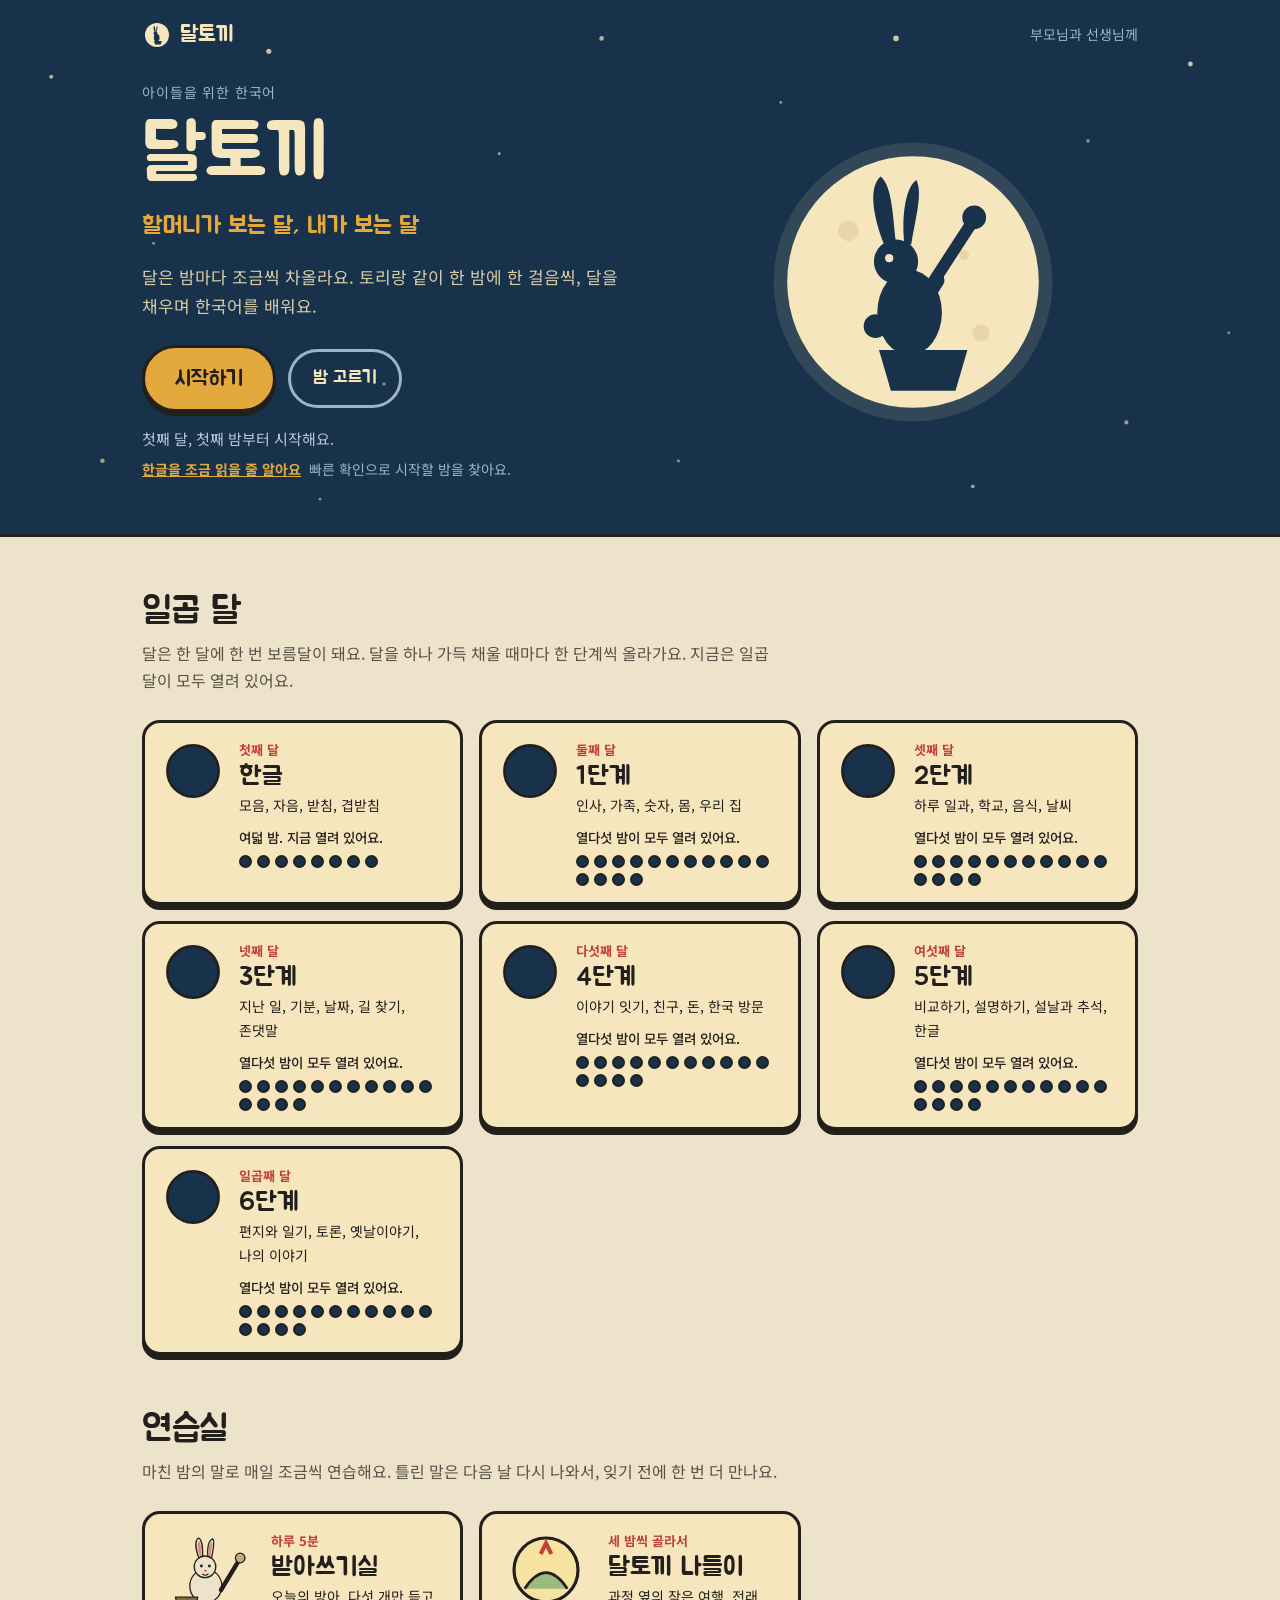
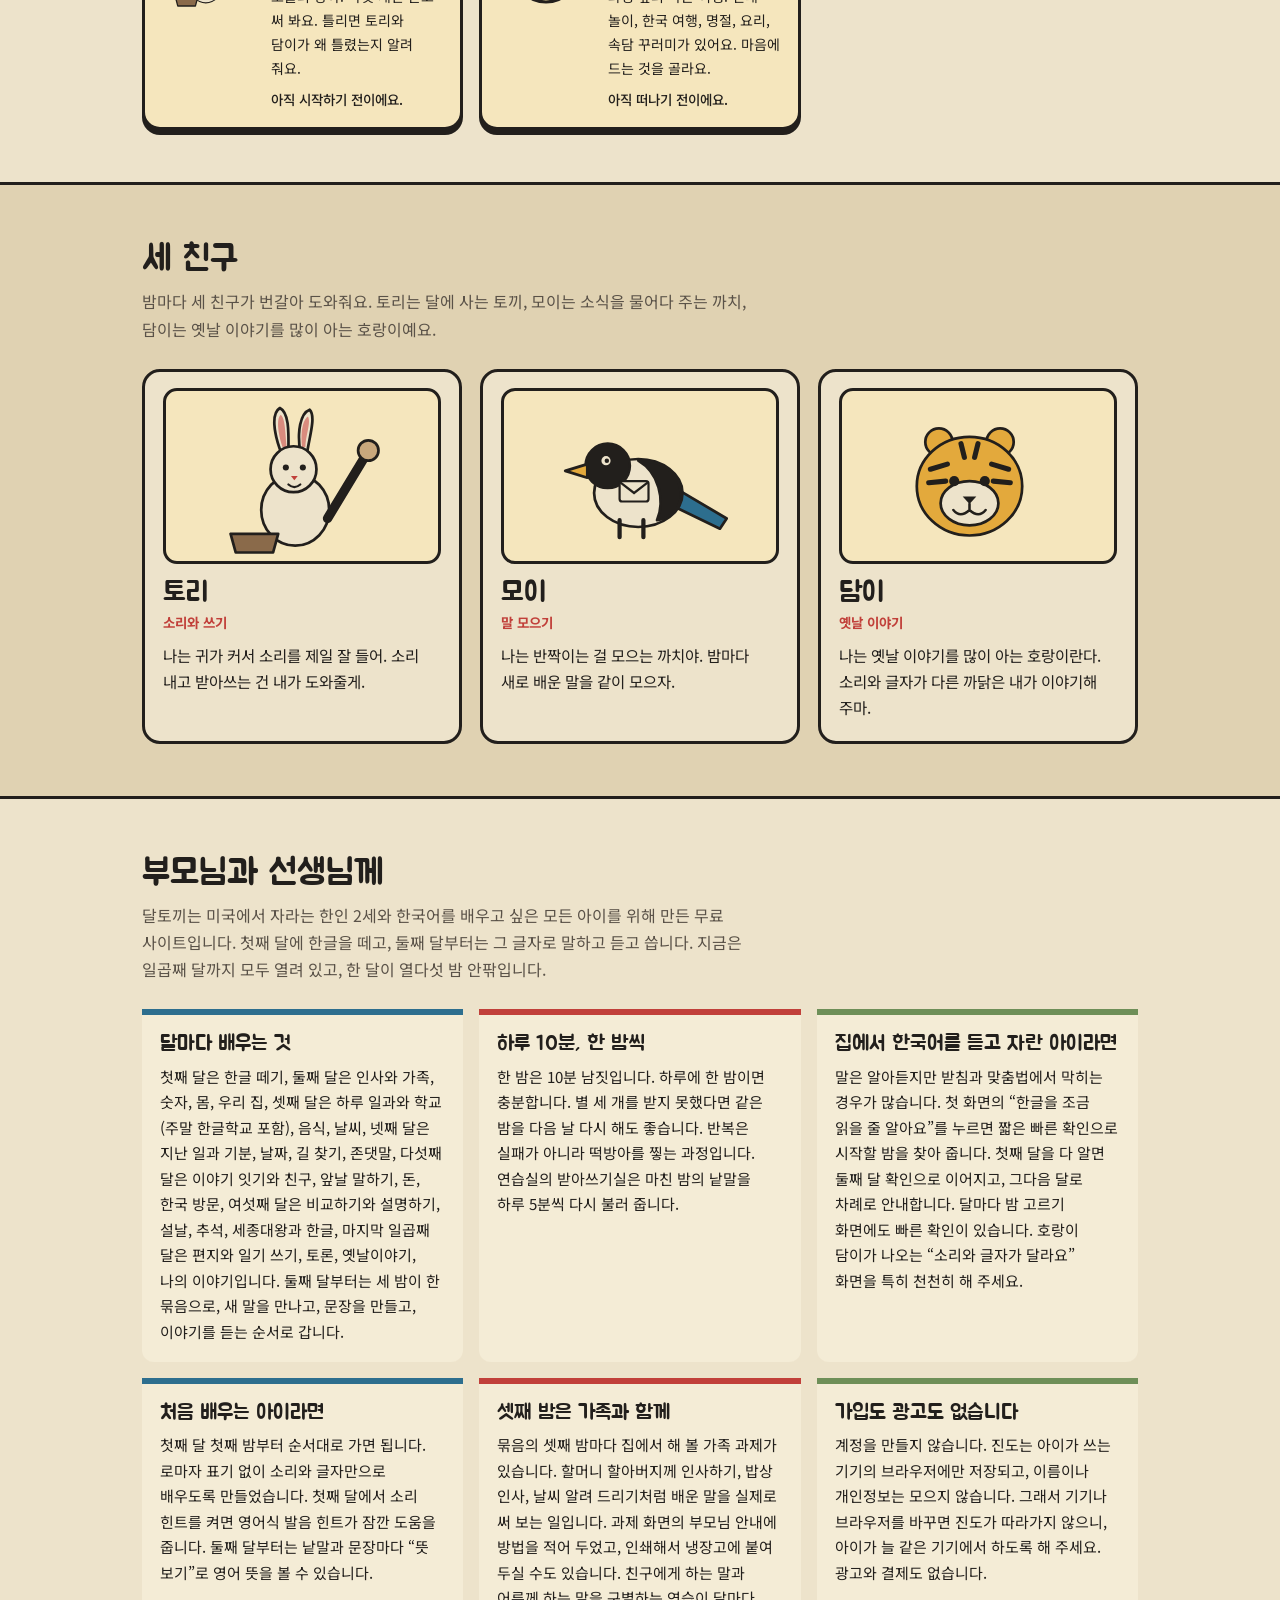
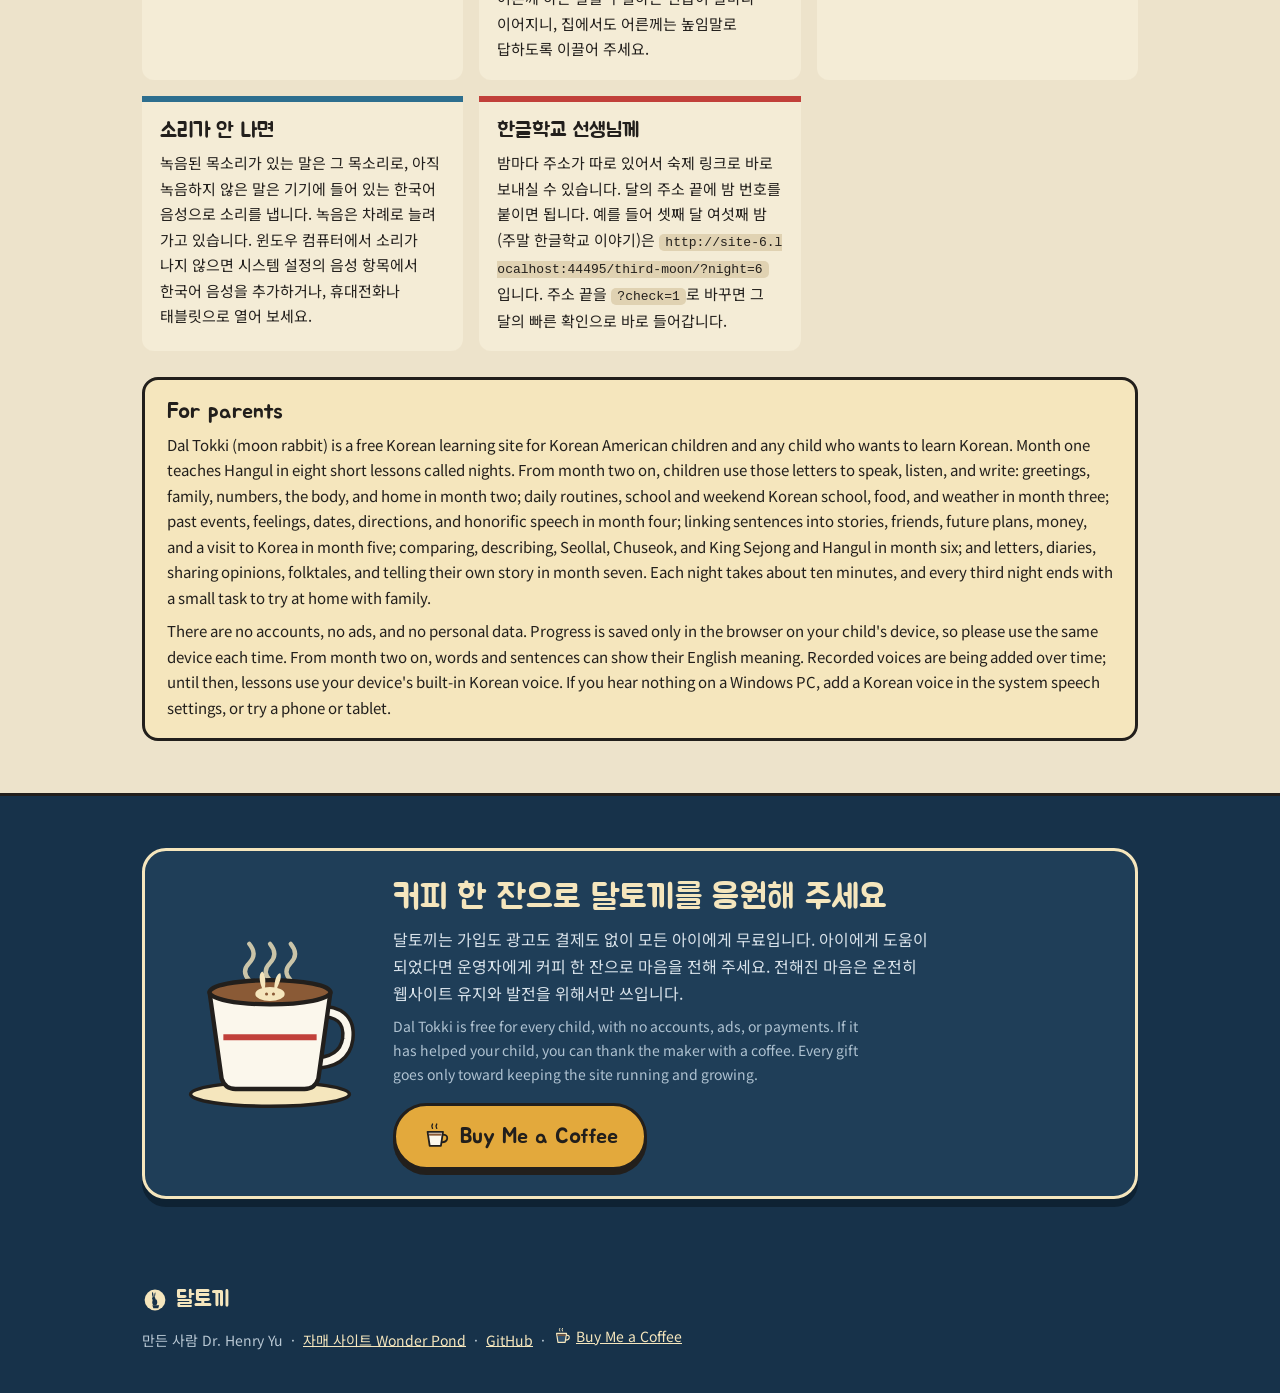
==== commit 59a65dec: "Add files via upload" ====
--- a/index.html
+++ b/index.html
@@ -259,7 +259,7 @@
         <a class="month room" href="outings/" id="roomOut">
           <div class="mm" id="roomOutFig"></div>
           <div><span class="mlabel">세 밤씩 골라서</span><b>달토끼 나들이</b>
-            <span class="topics">과정 옆의 작은 여행. 전래 놀이와 한국 여행 지도가 있어요. 마음에 드는 꾸러미를 골라요.</span>
+            <span class="topics">과정 옆의 작은 여행. 전래 놀이, 한국 여행, 명절, 요리, 속담 꾸러미가 있어요. 마음에 드는 것을 골라요.</span>
             <span class="status" id="outStatus"></span></div>
         </a>
       </div>
@@ -363,12 +363,12 @@
   </div>
 </footer>
 
-<script src="content/second-moon.js?v=20261028"></script>
-<script src="content/third-moon.js?v=20261028"></script>
-<script src="content/fourth-moon.js?v=20261028"></script>
-<script src="content/fifth-moon.js?v=20261028"></script>
-<script src="content/sixth-moon.js?v=20261028"></script>
-<script src="content/seventh-moon.js?v=20261028"></script>
+<script src="content/second-moon.js?v=20261029"></script>
+<script src="content/third-moon.js?v=20261029"></script>
+<script src="content/fourth-moon.js?v=20261029"></script>
+<script src="content/fifth-moon.js?v=20261029"></script>
+<script src="content/sixth-moon.js?v=20261029"></script>
+<script src="content/seventh-moon.js?v=20261029"></script>
 <script>
 /* ---- 진도 읽기: 한글 첫 달과 같은 키를 씁니다 ---- */
 const STORE_KEY = 'daltokki:v1:first-moon';
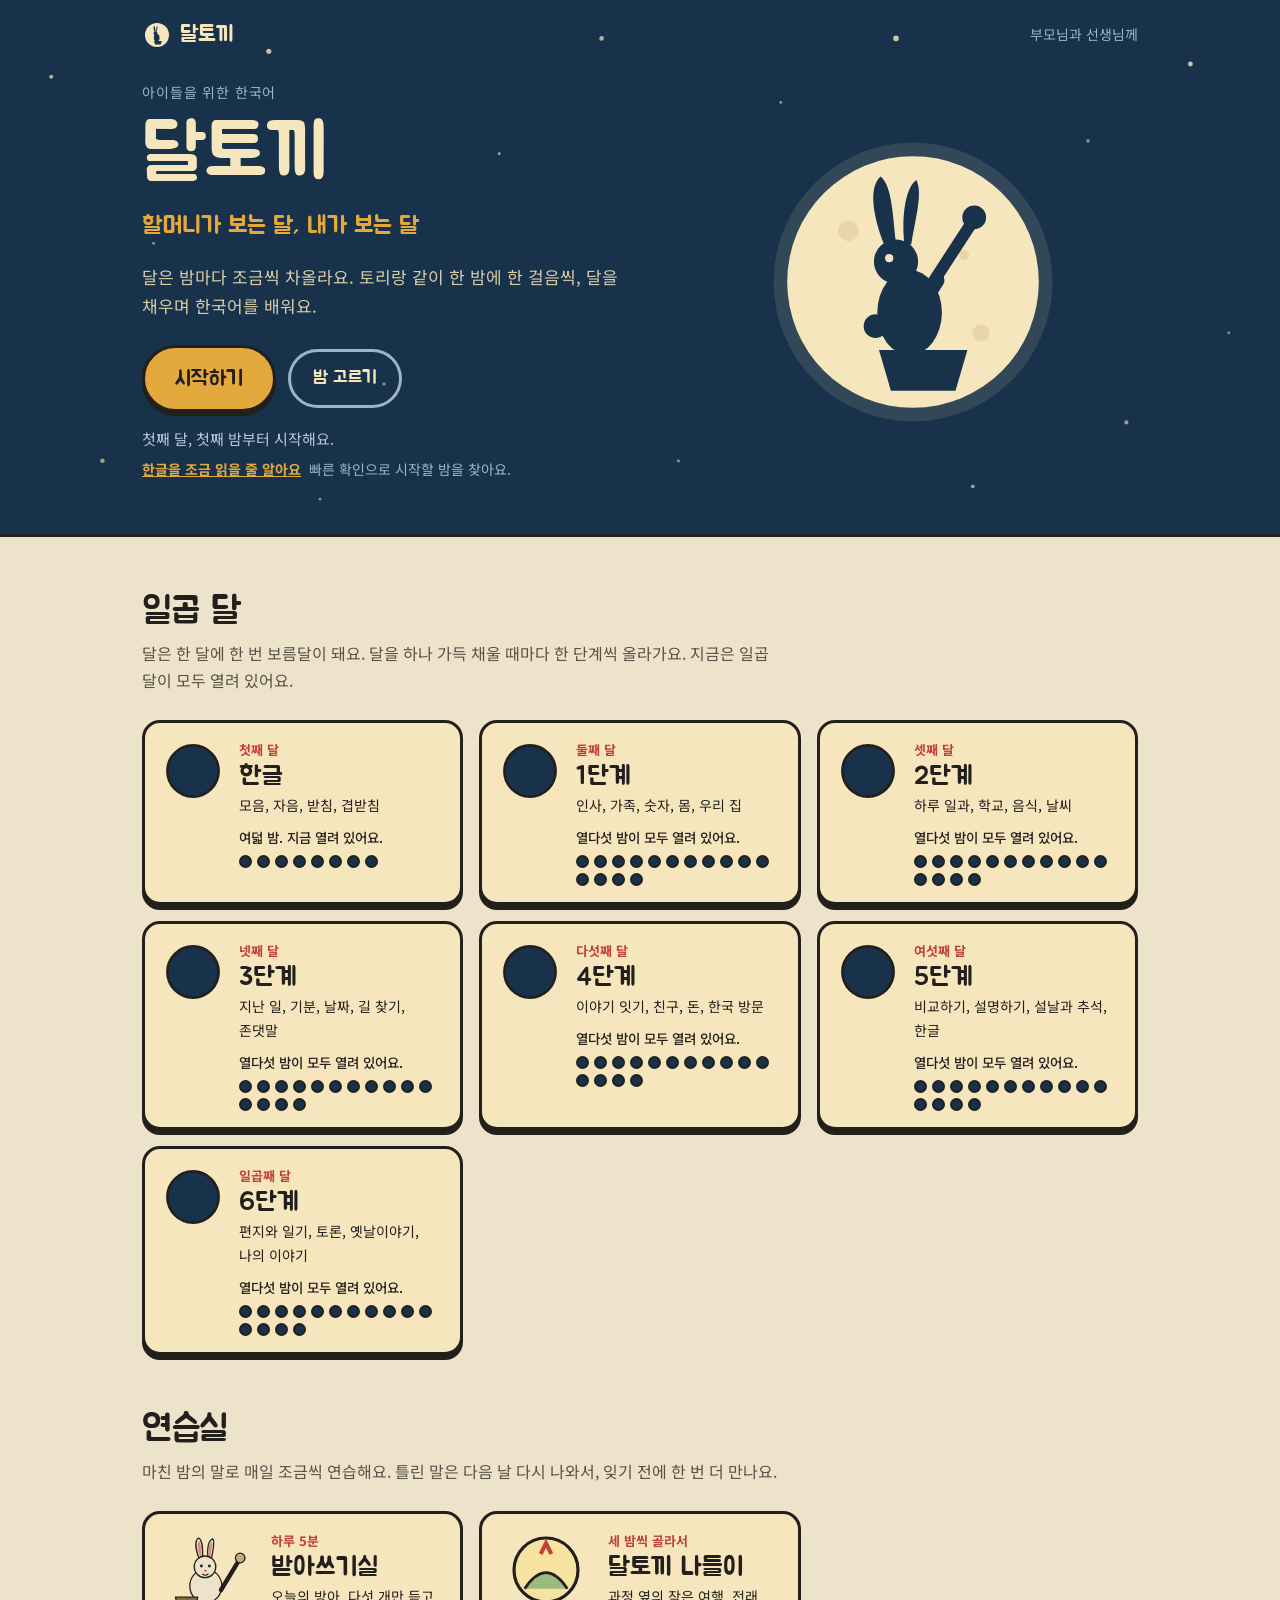
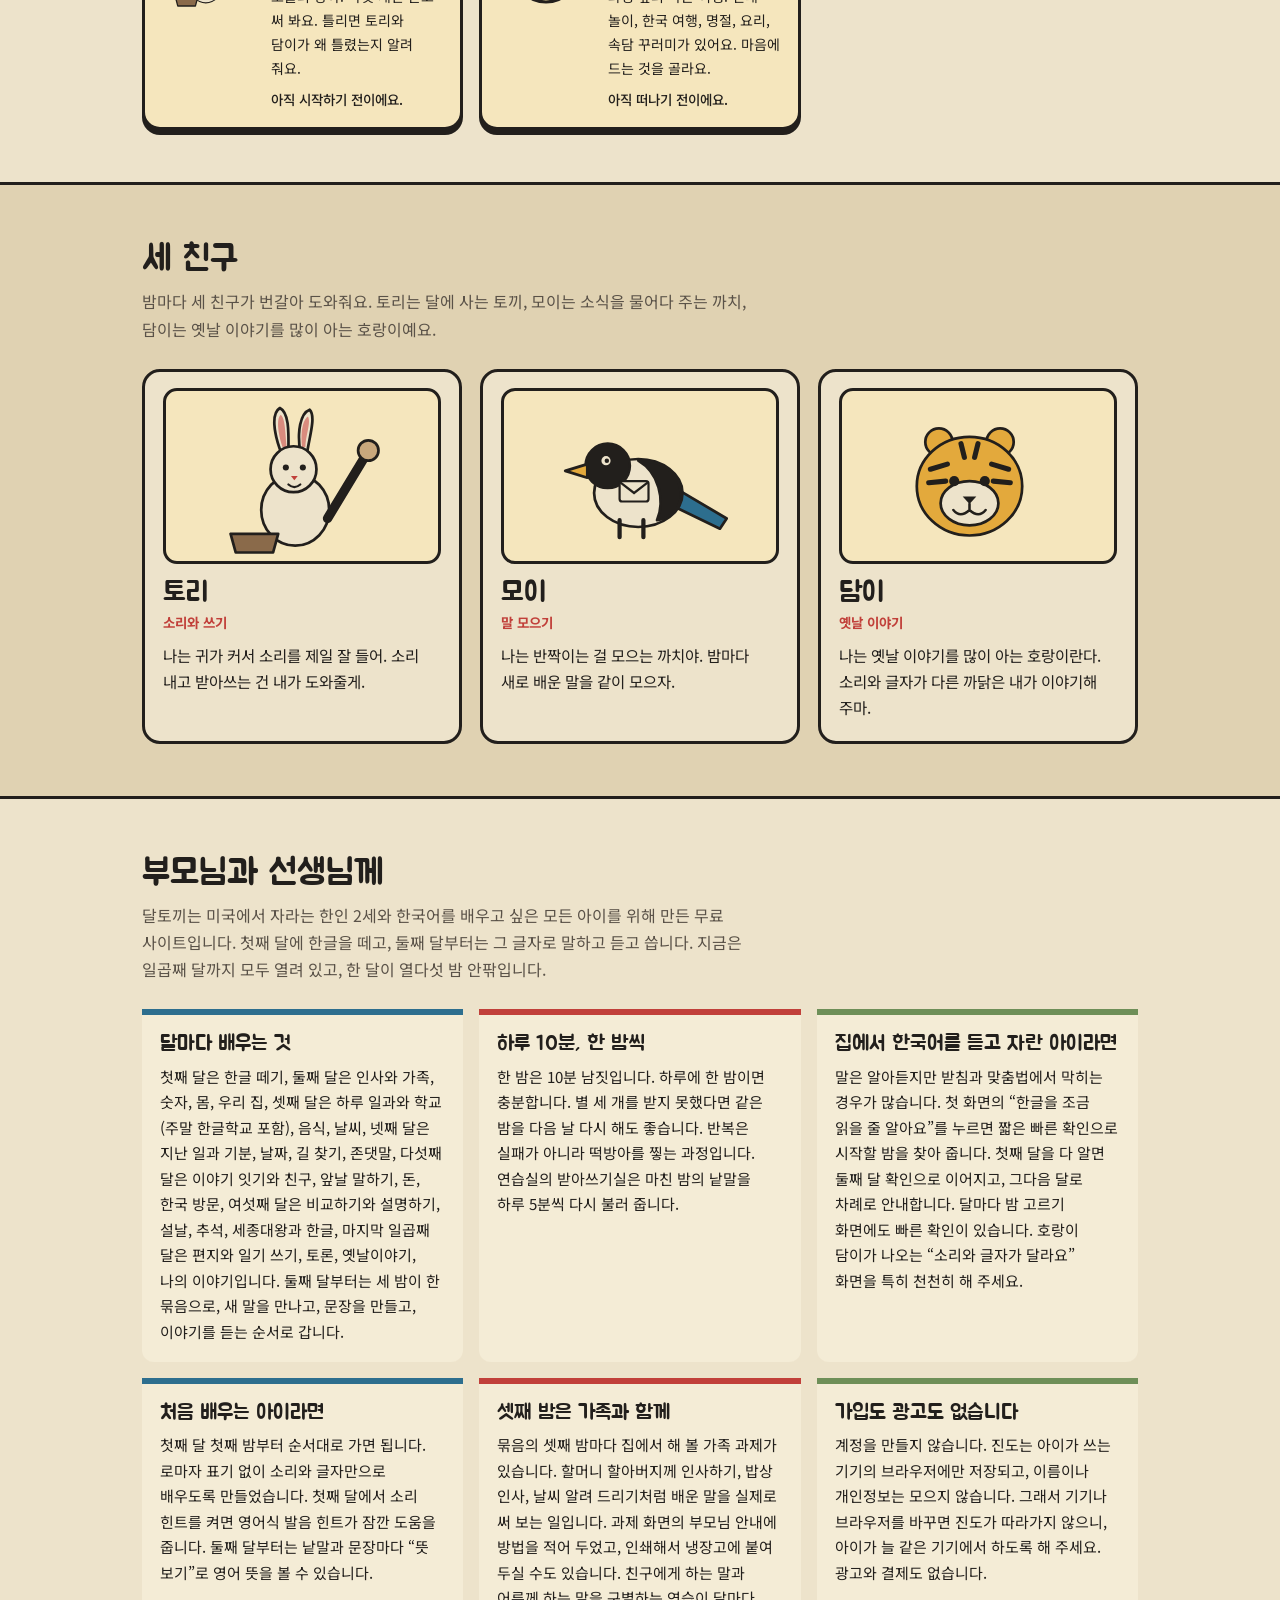
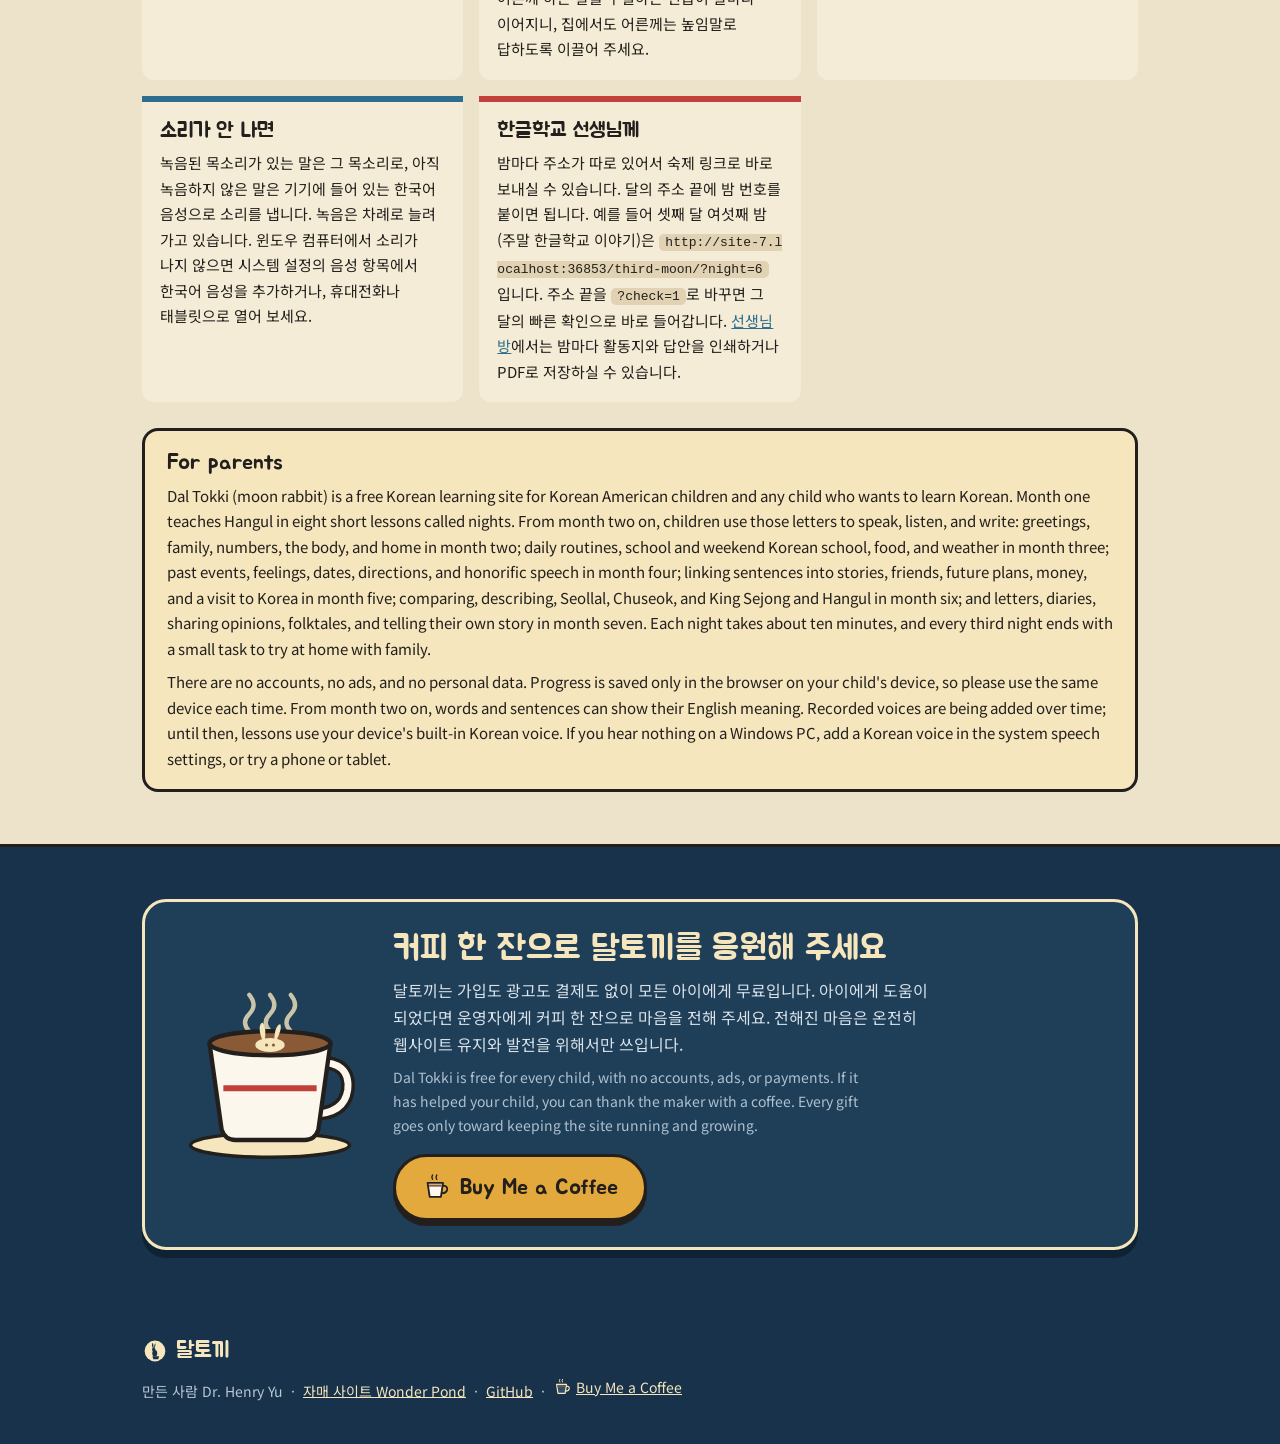
==== commit 2f1bd545: "Add files via upload" ====
--- a/index.html
+++ b/index.html
@@ -309,7 +309,7 @@
         </article>
         <article>
           <h3>한글학교 선생님께</h3>
-          <p>밤마다 주소가 따로 있어서 숙제 링크로 바로 보내실 수 있습니다. 달의 주소 끝에 밤 번호를 붙이면 됩니다. 예를 들어 셋째 달 여섯째 밤(주말 한글학교 이야기)은 <code id="exampleLink">third-moon/?night=6</code> 입니다. 주소 끝을 <code>?check=1</code>로 바꾸면 그 달의 빠른 확인으로 바로 들어갑니다.</p>
+          <p>밤마다 주소가 따로 있어서 숙제 링크로 바로 보내실 수 있습니다. 달의 주소 끝에 밤 번호를 붙이면 됩니다. 예를 들어 셋째 달 여섯째 밤(주말 한글학교 이야기)은 <code id="exampleLink">third-moon/?night=6</code> 입니다. 주소 끝을 <code>?check=1</code>로 바꾸면 그 달의 빠른 확인으로 바로 들어갑니다. <a href="teacher/">선생님 방</a>에서는 밤마다 활동지와 답안을 인쇄하거나 PDF로 저장하실 수 있습니다.</p>
         </article>
       </div>
 
@@ -363,12 +363,12 @@
   </div>
 </footer>
 
-<script src="content/second-moon.js?v=20261029"></script>
-<script src="content/third-moon.js?v=20261029"></script>
-<script src="content/fourth-moon.js?v=20261029"></script>
-<script src="content/fifth-moon.js?v=20261029"></script>
-<script src="content/sixth-moon.js?v=20261029"></script>
-<script src="content/seventh-moon.js?v=20261029"></script>
+<script src="content/second-moon.js?v=20261030"></script>
+<script src="content/third-moon.js?v=20261030"></script>
+<script src="content/fourth-moon.js?v=20261030"></script>
+<script src="content/fifth-moon.js?v=20261030"></script>
+<script src="content/sixth-moon.js?v=20261030"></script>
+<script src="content/seventh-moon.js?v=20261030"></script>
 <script>
 /* ---- 진도 읽기: 한글 첫 달과 같은 키를 씁니다 ---- */
 const STORE_KEY = 'daltokki:v1:first-moon';
